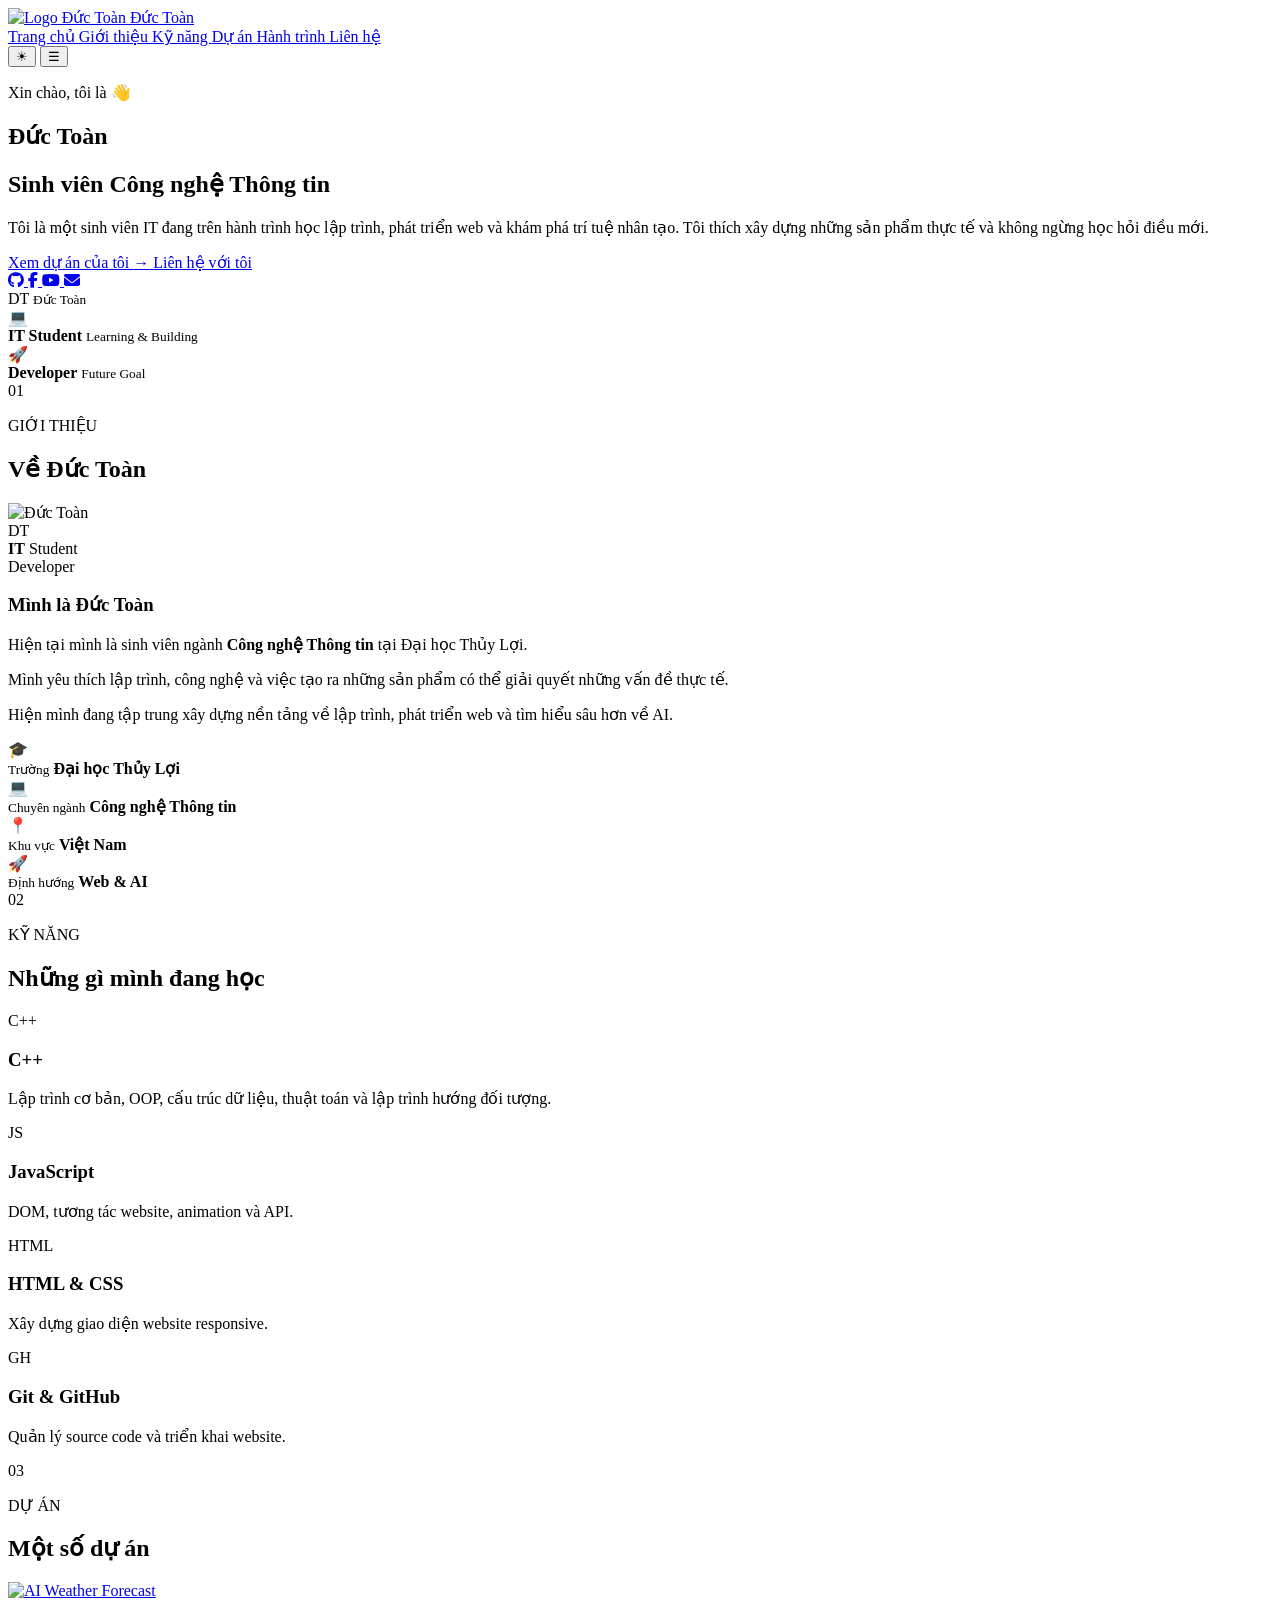
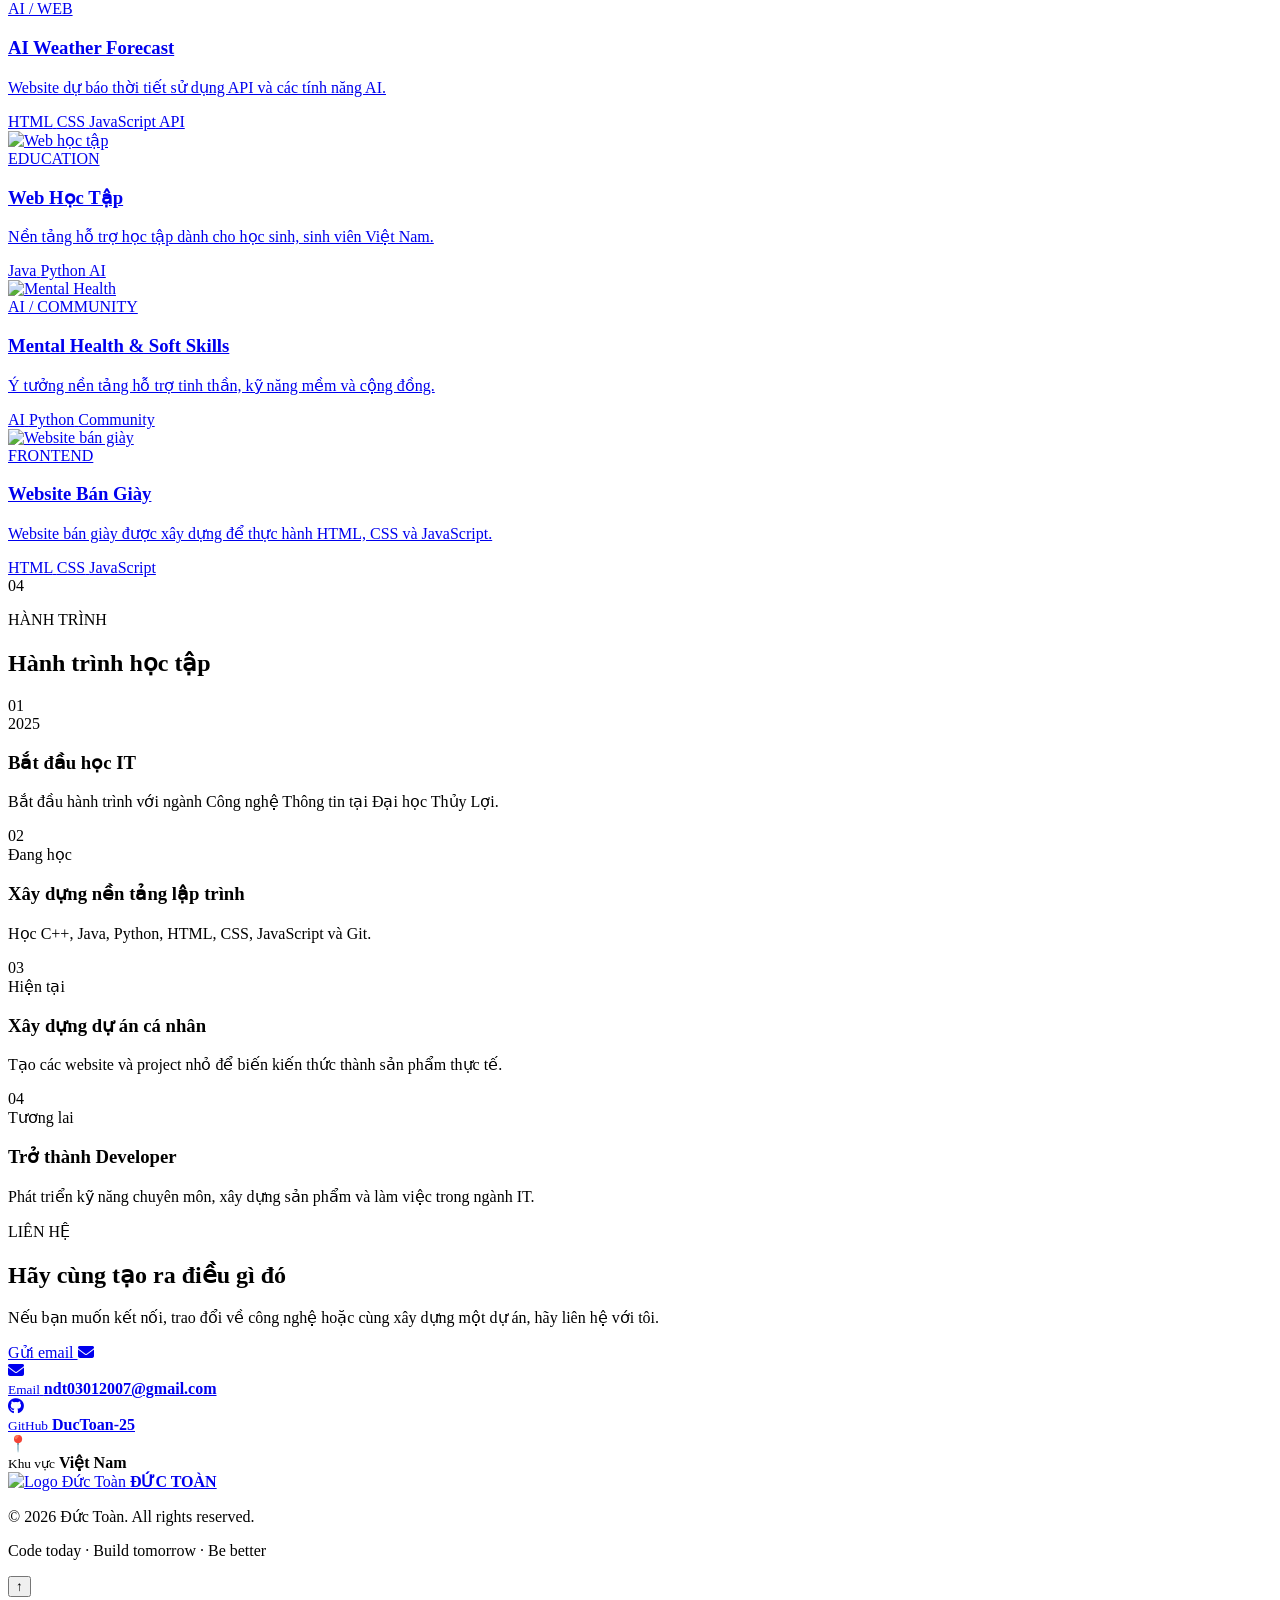
==== index.html @ e4cd3840 "cap nhat obfuscate" ====
<!DOCTYPE html>
<html lang="vi">
<head>
    <meta charset="UTF-8">

    <meta name="viewport"
          content="width=device-width, initial-scale=1.0">

    <meta name="description"
          content="Portfolio cá nhân của Đức Toàn - Sinh viên Công nghệ Thông tin">

    <title>Đức Toàn</title>

    <link rel="icon" type="image/png" href="image/logo1.png">

    <link rel="stylesheet" href="style.css">
    <link rel="stylesheet"
      href="https://cdnjs.cloudflare.com/ajax/libs/font-awesome/6.5.2/css/all.min.css">
    <link rel="preconnect" href="https://fonts.googleapis.com">
    <link rel="preconnect" href="https://fonts.gstatic.com" crossorigin>

    <link href="https://fonts.googleapis.com/css2?family=Be+Vietnam+Pro:wght@300;400;500;600;700;800&display=swap"
          rel="stylesheet">
</head>

<body>

<!-- ================= HEADER ================= -->

<header class="header" id="header">

    <div class="container nav-container">

        <a href="#home" class="logo">
            <img src="image/logo.jpg" alt="Logo Đức Toàn">
            <span>Đức Toàn</span>
        </a>

        <nav class="navbar" id="navbar">

            <a href="#home" class="nav-link active">
                Trang chủ
            </a>

            <a href="#about" class="nav-link">
                Giới thiệu
            </a>

            <a href="#skills" class="nav-link">
                Kỹ năng
            </a>

            <a href="#projects" class="nav-link">
                Dự án
            </a>

            <a href="#journey" class="nav-link">
                Hành trình
            </a>

            <a href="#contact" class="nav-link">
                Liên hệ
            </a>
        </nav>

        <div class="header-actions">

            <button class="theme-toggle"
                    id="themeToggle"
                    aria-label="Đổi giao diện">

                <span id="themeIcon">☾</span>

            </button>

            <button class="menu-toggle"
                    id="menuToggle"
                    aria-label="Mở menu">

                ☰

            </button>

        </div>

    </div>

</header>


<!-- ================= MAIN ================= -->

<main>


<!-- ================= HERO ================= -->

<section class="hero section" id="home">

    <div class="hero-background"></div>

    <div class="container hero-container">

        <div class="hero-content reveal">

            <p class="hero-greeting">
                Xin chào, tôi là <span>👋</span>
            </p>

            <h1>
                Đức <span>Toàn</span>
            </h1>

            <h2>
                Sinh viên Công nghệ Thông tin
            </h2>

            <p class="hero-description">
                Tôi là một sinh viên IT đang trên hành trình
                học lập trình, phát triển web và khám phá trí tuệ nhân tạo.
                Tôi thích xây dựng những sản phẩm thực tế
                và không ngừng học hỏi điều mới.
            </p>

            <div class="hero-buttons">

                <a href="#projects" class="btn btn-primary">
                    Xem dự án của tôi
                    <span>→</span>
                </a>

                <a href="#contact" class="btn btn-outline">
                    Liên hệ với tôi
                </a>

            </div>

            <div class="social-links">

                <a href="https://github.com/DucToan-25"
                    target="_blank" aria-label="GitHub">
                    <i class="fa-brands fa-github"></i>
                </a>

                <a href="https://www.facebook.com/toan07nd?locale=vi_VN"
                    target="_blank" aria-label="Facebook">
                    <i class="fa-brands fa-facebook-f"></i>
                </a>

                <a href="https://www.youtube.com/@nd.t07"
                    target="_blank" aria-label="YouTube">
                    <i class="fa-brands fa-youtube"></i>
                </a>

                <a href="email.html" aria-label="Email">
                    <i class="fa-solid fa-envelope"></i>
                </a>

            </div>

        </div>


        <!-- HERO IMAGE -->

        <div class="hero-image reveal">

            <div class="image-glow"></div>

            <div class="portrait-card">

                <!--
                    THAY ẢNH:
                    Đặt ảnh của bạn vào thư mục images
                    và đặt tên là avatar.jpg
                -->

                <img src="image/avatar.jpg"
                     alt="Ảnh đại diện Đức Toàn"
                     onerror="this.style.display='none'; this.parentElement.classList.add('no-image');">

                <div class="image-placeholder">
                    <span>DT</span>
                    <small>Đức Toàn</small>
                </div>

            </div>

            <div class="floating-card floating-card-one">
                <span>💻</span>
                <div>
                    <strong>IT Student</strong>
                    <small>Learning & Building</small>
                </div>
            </div>

            <div class="floating-card floating-card-two">
                <span>🚀</span>
                <div>
                    <strong>Developer</strong>
                    <small>Future Goal</small>
                </div>
            </div>

        </div>

    </div>

</section>


<!-- ================= ABOUT ================= -->

<section class="section about" id="about">

    <div class="container">

        <div class="section-heading reveal">

            <span class="section-number">01</span>

            <div>
                <p class="section-label">GIỚI THIỆU</p>
                <h2>Về <span>Đức Toàn</span></h2>
            </div>

        </div>


        <div class="about-grid">

            <div class="about-image reveal">

    <div class="about-photo">

        <img src="image/avatar1.jpg" alt="Đức Toàn">

        <div class="about-photo-placeholder">
            DT
        </div>

    </div>

    <div class="experience-badge-float">

        <div class="experience-badge">

            <strong>IT</strong>

            <span>
                Student<br>
                Developer
            </span>

        </div>

    </div>

</div>


            <div class="about-content reveal">

                <h3>
                    Mình là <span>Đức Toàn</span>
                </h3>

                <p>
                    Hiện tại mình là sinh viên ngành
                    <strong>Công nghệ Thông tin</strong>
                    tại Đại học Thủy Lợi.
                </p>

                <p>
                    Mình yêu thích lập trình, công nghệ và
                    việc tạo ra những sản phẩm có thể giải quyết
                    những vấn đề thực tế.
                </p>

                <p>
                    Hiện mình đang tập trung xây dựng nền tảng
                    về lập trình, phát triển web và tìm hiểu
                    sâu hơn về AI.
                </p>


                <div class="about-info">

                    <div>
                        <span>🎓</span>
                        <div>
                            <small>Trường</small>
                            <strong>Đại học Thủy Lợi</strong>
                        </div>
                    </div>

                    <div>
                        <span>💻</span>
                        <div>
                            <small>Chuyên ngành</small>
                            <strong>Công nghệ Thông tin</strong>
                        </div>
                    </div>

                    <div>
                        <span>📍</span>
                        <div>
                            <small>Khu vực</small>
                            <strong>Việt Nam</strong>
                        </div>
                    </div>

                    <div>
                        <span>🚀</span>
                        <div>
                            <small>Định hướng</small>
                            <strong>Web & AI</strong>
                        </div>
                    </div>

                </div>

            </div>

        </div>

    </div>

</section>


<!-- ================= SKILLS ================= -->

<section class="section skills" id="skills">

    <div class="container">

        <div class="section-heading reveal">

            <span class="section-number">02</span>

            <div>
                <p class="section-label">KỸ NĂNG</p>
                <h2>Những gì mình <span>đang học</span></h2>
            </div>

        </div>


        <div class="skills-grid">


            <div class="skill-card reveal">

                <div class="skill-icon cpp">C++</div>

                <div>
                    <h3>C++</h3>
                    <p>
                        Lập trình cơ bản, OOP,
                        cấu trúc dữ liệu, thuật toán và
                        lập trình hướng đối tượng.
                    </p>
                </div>

                <div class="skill-level">
                    <span style="width: 45%"></span>
                </div>

            </div>

            <div class="skill-card reveal">

                <div class="skill-icon js">JS</div>

                <div>
                    <h3>JavaScript</h3>
                    <p>
                        DOM, tương tác website,
                        animation và API.
                    </p>
                </div>

                <div class="skill-level">
                    <span style="width: 0%"></span>
                </div>

            </div>

            <div class="skill-card reveal">

                <div class="skill-icon html">HTML</div>

                <div>
                    <h3>HTML & CSS</h3>
                    <p>
                        Xây dựng giao diện website
                        responsive.
                    </p>
                </div>

                <div class="skill-level">
                    <span style="width: 10%"></span>
                </div>

            </div>

            <div class="skill-card reveal">

                <div class="skill-icon git">GH</div>

                <div>
                    <h3>Git & GitHub</h3>
                    <p>
                        Quản lý source code và
                        triển khai website.
                    </p>
                </div>

                <div class="skill-level">
                    <span style="width: 10%"></span>
                </div>

            </div>

        </div>

    </div>

</section>


<!-- ================= PROJECTS ================= -->

<section class="section projects" id="projects">

    <div class="container">

        <div class="section-heading reveal">

            <span class="section-number">03</span>

            <div>
                <p class="section-label">DỰ ÁN</p>
                <h2>Một số <span>dự án</span></h2>
            </div>

        </div>


        <div class="projects-grid">


            <!-- PROJECT 1 -->

            <a href="view/project-status.html" class="project-card reveal">

                <div class="project-image">

                    <img src="image/project.jpg"
                         alt="AI Weather Forecast">
                </div>

                <div class="project-content">

                    <span class="project-category">
                        AI / WEB
                    </span>

                    <h3>
                        AI Weather Forecast
                    </h3>

                    <p>
                        Website dự báo thời tiết sử dụng
                        API và các tính năng AI.
                    </p>

                    <div class="tags">

                        <span>HTML</span>
                        <span>CSS</span>
                        <span>JavaScript</span>
                        <span>API</span>

                    </div>

                </div>

            </a>


            <!-- PROJECT 2 -->

            <a href="view/project-status.html" class="project-card reveal">

                <div class="project-image">

                    <img src="image/project.jpg"
                         alt="Web học tập">
                </div>

                <div class="project-content">

                    <span class="project-category">
                        EDUCATION
                    </span>

                    <h3>
                        Web Học Tập
                    </h3>

                    <p>
                        Nền tảng hỗ trợ học tập dành cho
                        học sinh, sinh viên Việt Nam.
                    </p>

                    <div class="tags">

                        <span>Java</span>
                        <span>Python</span>
                        <span>AI</span>

                    </div>

                </div>

            </a>


            <!-- PROJECT 3 -->

            <a href="view/project-status.html" class="project-card reveal">

                <div class="project-image">

                    <img src="image/project.jpg"
                         alt="Mental Health">
                </div>

                <div class="project-content">

                    <span class="project-category">
                        AI / COMMUNITY
                    </span>

                    <h3>
                        Mental Health & Soft Skills
                    </h3>

                    <p>
                        Ý tưởng nền tảng hỗ trợ tinh thần,
                        kỹ năng mềm và cộng đồng.
                    </p>

                    <div class="tags">

                        <span>AI</span>
                        <span>Python</span>
                        <span>Community</span>

                    </div>

                </div>

            </a>


            <!-- PROJECT 4 -->

            <a href="view/project-status.html" class="project-card reveal">

                <div class="project-image">

                    <img src="image/project.jpg"
                         alt="Website bán giày">
                </div>

                <div class="project-content">

                    <span class="project-category">
                        FRONTEND
                    </span>

                    <h3>
                        Website Bán Giày
                    </h3>

                    <p>
                        Website bán giày được xây dựng
                        để thực hành HTML, CSS và JavaScript.
                    </p>

                    <div class="tags">

                        <span>HTML</span>
                        <span>CSS</span>
                        <span>JavaScript</span>

                    </div>

                </div>

            </a>

        </div>

    </div>

</section>


<!-- ================= JOURNEY ================= -->

<section class="section journey" id="journey">

    <div class="container">

        <div class="section-heading reveal">

            <span class="section-number">04</span>

            <div>
                <p class="section-label">HÀNH TRÌNH</p>
                <h2>Hành trình <span>học tập</span></h2>
            </div>

        </div>


        <div class="timeline">


            <div class="timeline-item reveal">

                <div class="timeline-dot">
                    01
                </div>

                <div class="timeline-content">

                    <span>2025</span>

                    <h3>
                        Bắt đầu học IT
                    </h3>

                    <p>
                        Bắt đầu hành trình với ngành
                        Công nghệ Thông tin tại Đại học Thủy Lợi.
                    </p>

                </div>

            </div>


            <div class="timeline-item reveal">

                <div class="timeline-dot">
                    02
                </div>

                <div class="timeline-content">

                    <span>Đang học</span>

                    <h3>
                        Xây dựng nền tảng lập trình
                    </h3>

                    <p>
                        Học C++, Java, Python,
                        HTML, CSS, JavaScript và Git.
                    </p>

                </div>

            </div>


            <div class="timeline-item reveal">

                <div class="timeline-dot">
                    03
                </div>

                <div class="timeline-content">

                    <span>Hiện tại</span>

                    <h3>
                        Xây dựng dự án cá nhân
                    </h3>

                    <p>
                        Tạo các website và project nhỏ
                        để biến kiến thức thành sản phẩm thực tế.
                    </p>

                </div>

            </div>


            <div class="timeline-item reveal">

                <div class="timeline-dot">
                    04
                </div>

                <div class="timeline-content">

                    <span>Tương lai</span>

                    <h3>
                        Trở thành Developer
                    </h3>

                    <p>
                        Phát triển kỹ năng chuyên môn,
                        xây dựng sản phẩm và làm việc trong ngành IT.
                    </p>

                </div>

            </div>

        </div>

    </div>

</section>


<!-- ================= CONTACT ================= -->

<section class="section contact" id="contact">

    <div class="container">

        <div class="contact-box reveal">

            <div class="contact-content">

                <p class="section-label">
                    LIÊN HỆ
                </p>

                <h2>
                    Hãy cùng tạo ra
                    <span>điều gì đó</span>
                </h2>

                <p>
                    Nếu bạn muốn kết nối, trao đổi về công nghệ
                    hoặc cùng xây dựng một dự án, hãy liên hệ với tôi.
                </p>

                <a href="view/email.html" class="btn btn-primary">
                    Gửi email
                    <i class="fa-solid fa-envelope"></i>
                </a>

            </div>


            <div class="contact-info">

                <a href="mailto:ductoancontact@gmail.com"
                   class="contact-item">

                    <i class="fa-solid fa-envelope"></i>

                    <div>
                        <small>Email</small>
                        <strong>
                            ndt03012007@gmail.com
                        </strong>
                    </div>

                </a>


                <a href="https://github.com/DucToan-25"
                   target="_blank"
                   class="contact-item">

                    <i class="fa-brands fa-github"></i>

                    <div>
                        <small>GitHub</small>
                        <strong>
                            DucToan-25
                        </strong>
                    </div>

                </a>


                <div class="contact-item">

                    <span class="contact-icon">
                        📍
                    </span>

                    <div>
                        <small>Khu vực</small>
                        <strong>
                            Việt Nam
                        </strong>
                    </div>

                </div>

            </div>

        </div>

    </div>

</section>

</main>


<!-- ================= FOOTER ================= -->

<footer class="footer">

    <div class="container footer-container">

        <div class="footer-logo">
            <a href="#home" class="logo">
                <img src="image/logo.jpg" alt="Logo Đức Toàn">
            </a>
            <strong>
                <a href="yeu/love.html">
                    ĐỨC TOÀN
                </a>
            </strong>
        </div>

        <p>
            © <span id="currentYear"></span>
            Đức Toàn. All rights reserved.
        </p>

        <p class="footer-code">
            Code today · Build tomorrow · Be better
        </p>

    </div>

</footer>


<!-- BACK TO TOP -->

<button id="backToTop"
        class="back-to-top"
        aria-label="Lên đầu trang">

    ↑

</button>


<script src="main-obfuscated.js"></script>

</body>
</html>
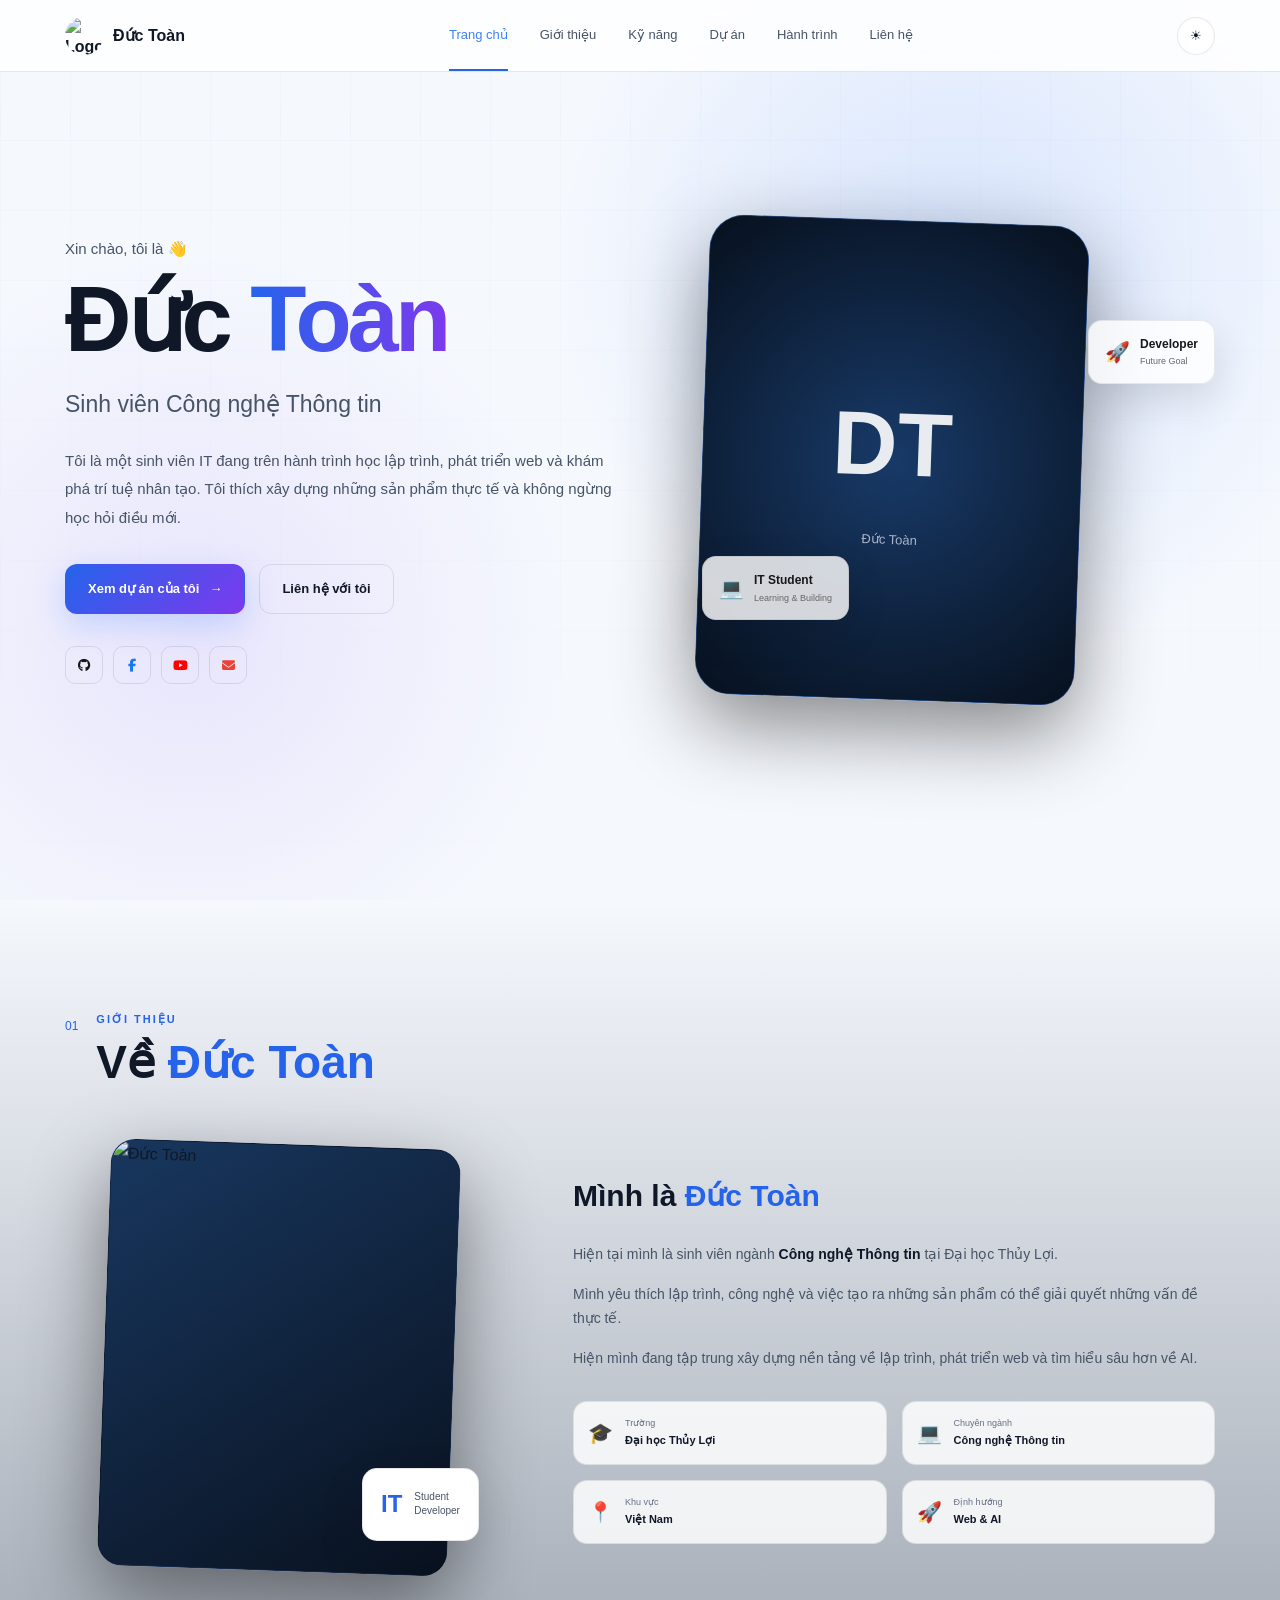
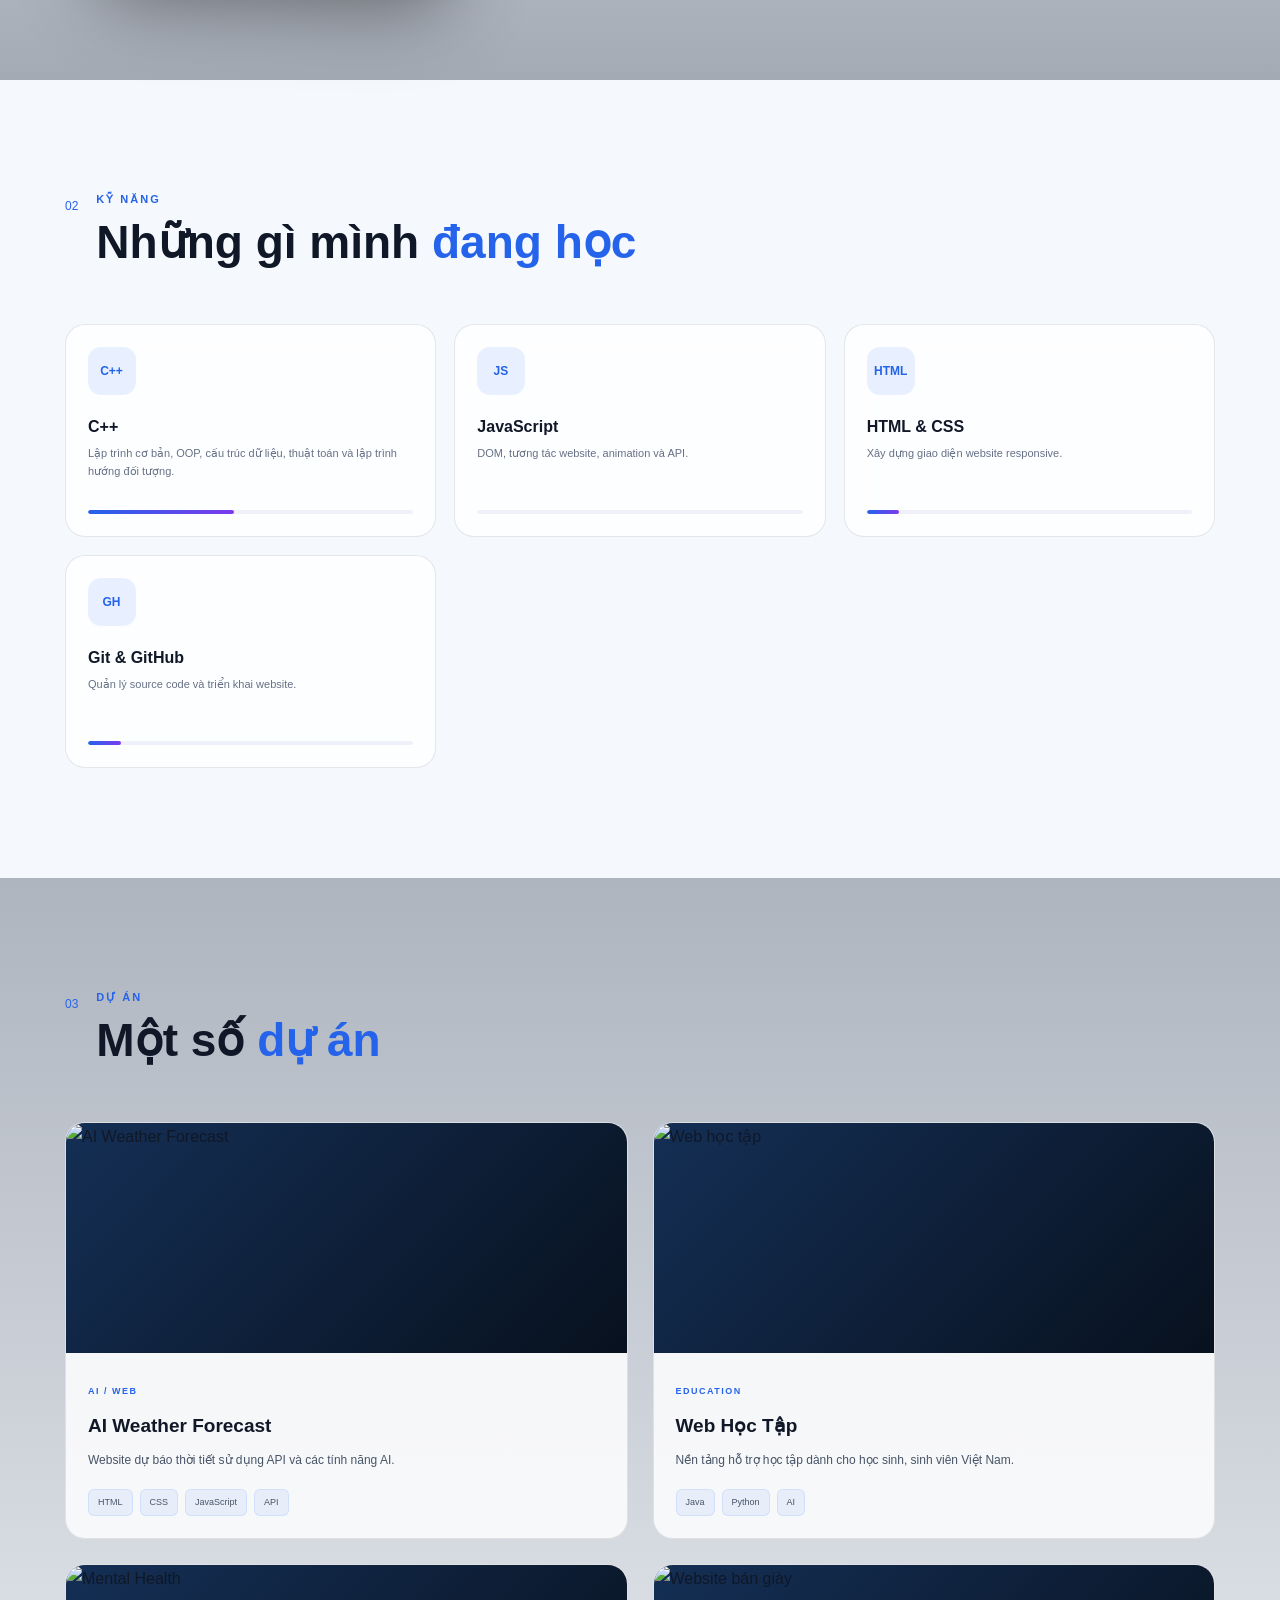
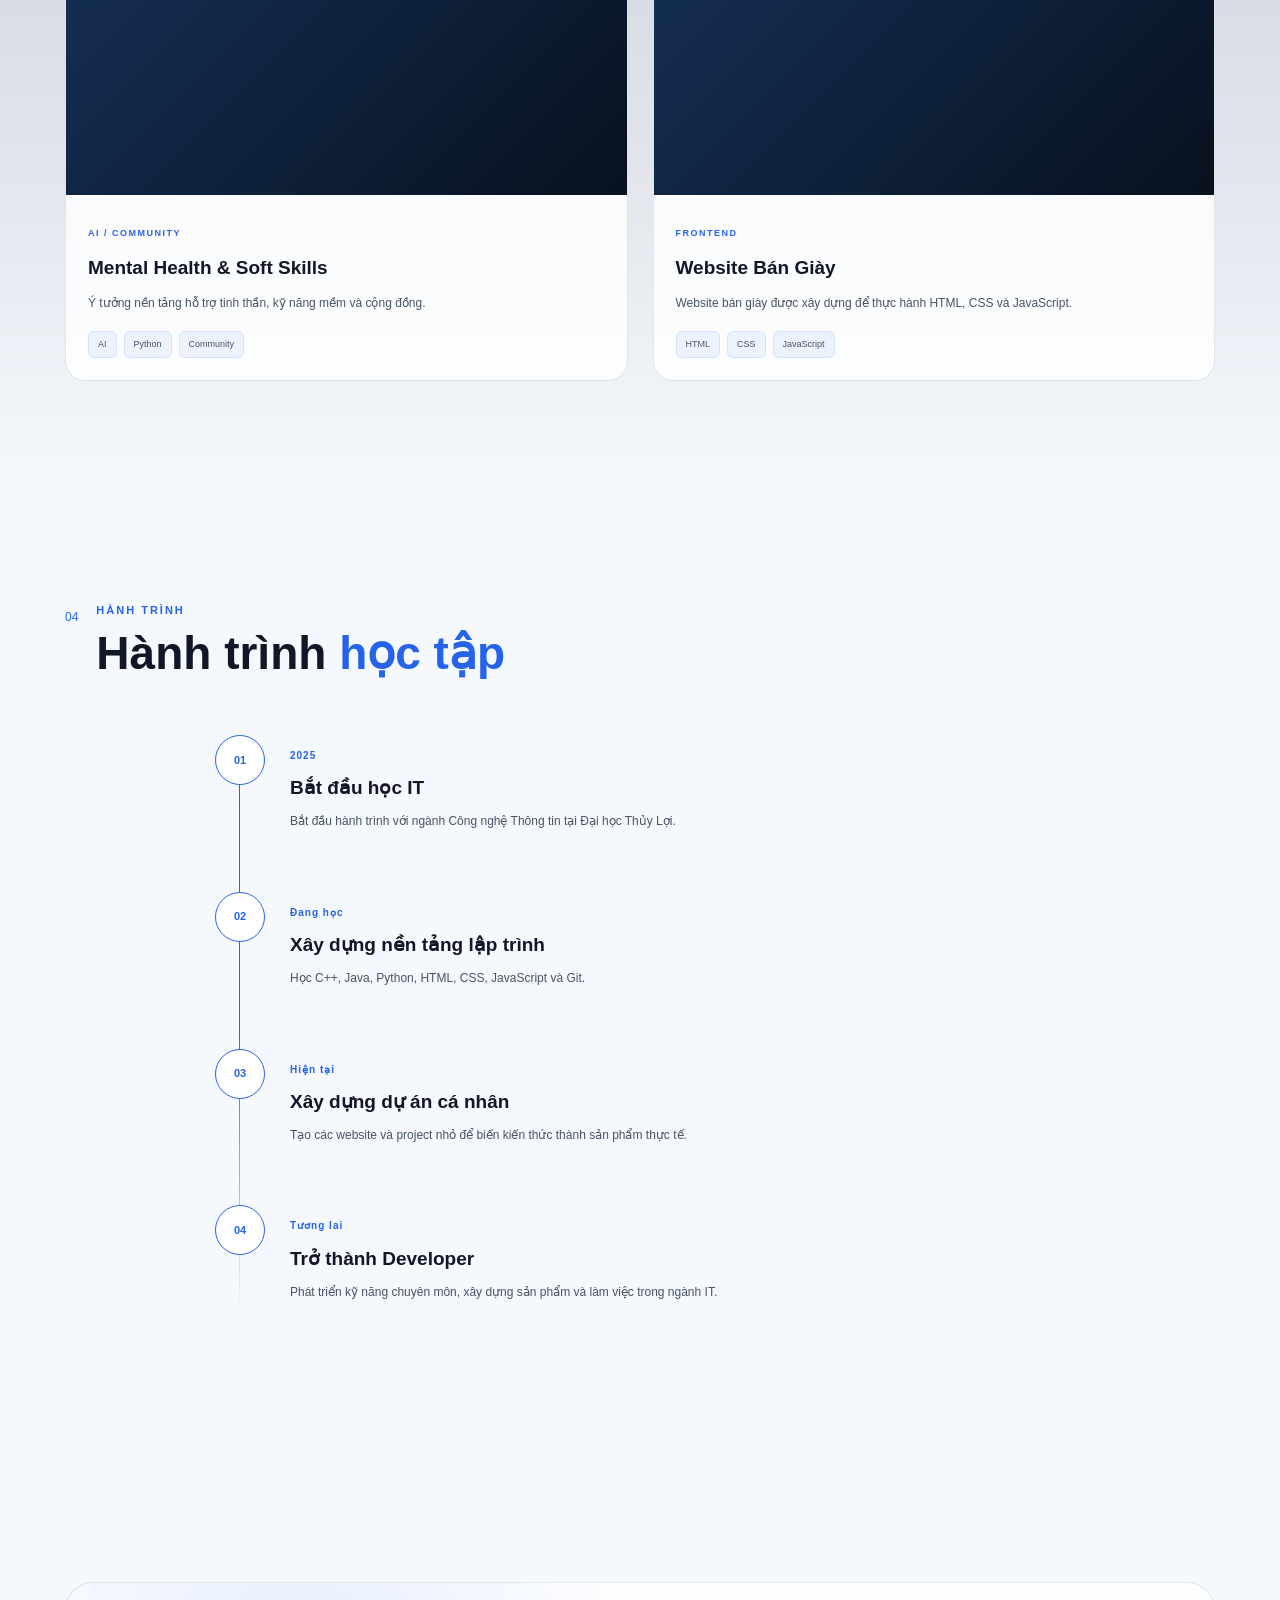
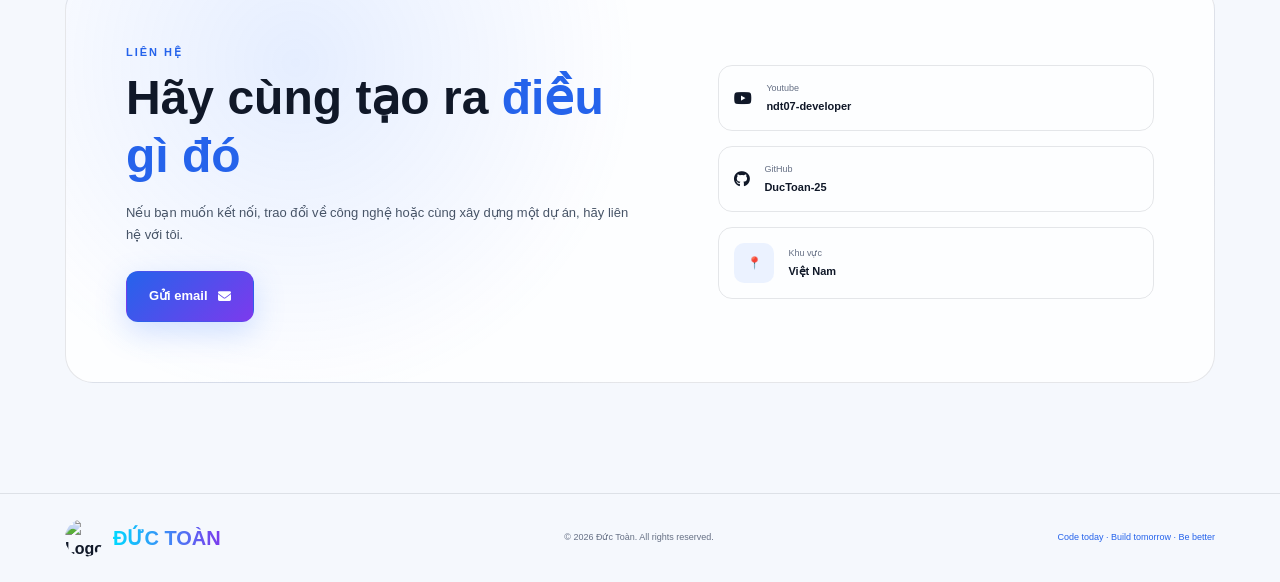
==== commit 522f8426: "Hoàn thiện" ====
--- a/index.html
+++ b/index.html
@@ -13,7 +13,11 @@
 
     <link rel="icon" type="image/png" href="image/logo1.png">
 
-    <link rel="stylesheet" href="style.css">
+    <link rel="stylesheet" href="css/main.css">
+    <link rel="stylesheet" href="css/responsive.css">
+    <link rel="stylesheet" href="css/components.css">
+    <link rel="stylesheet" href="css/status.css">
+
     <link rel="stylesheet"
       href="https://cdnjs.cloudflare.com/ajax/libs/font-awesome/6.5.2/css/all.min.css">
     <link rel="preconnect" href="https://fonts.googleapis.com">
@@ -147,12 +151,12 @@
                     <i class="fa-brands fa-facebook-f"></i>
                 </a>
 
-                <a href="https://www.youtube.com/@nd.t07"
+                <a href="https://www.youtube.com/@ndt07-developer"
                     target="_blank" aria-label="YouTube">
                     <i class="fa-brands fa-youtube"></i>
                 </a>
 
-                <a href="email.html" aria-label="Email">
+                <a href="../view/email.html" aria-label="Email">
                     <i class="fa-solid fa-envelope"></i>
                 </a>
 
@@ -767,15 +771,16 @@
 
             <div class="contact-info">
 
-                <a href="mailto:ductoancontact@gmail.com"
+                <a href="https://www.youtube.com/@nd.t07"
+                   target="_blank"
                    class="contact-item">
 
-                    <i class="fa-solid fa-envelope"></i>
+                    <i class="fa-brands fa-youtube"></i>
 
                     <div>
-                        <small>Email</small>
+                        <small>Youtube</small>
                         <strong>
-                            ndt03012007@gmail.com
+                            ndt07-developer
                         </strong>
                     </div>
 
@@ -835,9 +840,9 @@
                 <img src="image/logo.jpg" alt="Logo Đức Toàn">
             </a>
             <strong>
-                <a href="yeu/love.html">
-                    ĐỨC TOÀN
-                </a>
+                    <a href="yeu/love.html">
+                        ĐỨC TOÀN
+                    </a>
             </strong>
         </div>
 
@@ -866,7 +871,7 @@
 </button>
 
 
-<script src="main-obfuscated.js"></script>
+<script src="js/main-obfuscated.js"></script>
 
 </body>
 </html>
--- a/css/main.css
+++ b/css/main.css
@@ -0,0 +1,176 @@
+/* ==================================================
+   ĐỨC TOÀN PORTFOLIO
+   MAIN STYLESHEET
+================================================== */
+
+/* ================= ROOT ================= */
+:root {
+    --bg: #050b16;
+    --bg-secondary: #081221;
+    --card: rgba(13, 27, 48, 0.72);
+    --card-solid: #0d1b30;
+    --text: #f4f7ff;
+    --text-secondary: #aab7cb;
+    --text-muted: #718096;
+    --primary: #4f8cff;
+    --primary-light: #69a0ff;
+    --secondary: #8b5cf6;
+    --border: rgba(120, 160, 220, 0.16);
+    --shadow: 0 20px 60px rgba(0, 0, 0, 0.35);
+    --radius: 20px;
+    --header-height: 72px;
+    --transition: 0.3s ease;
+}
+
+/* ================= LIGHT MODE ================= */
+body.light {
+    --bg: #f5f8fd;
+    --bg-secondary: #ffffff;
+    --card: rgba(255, 255, 255, 0.82);
+    --card-solid: #ffffff;
+    --text: #101828;
+    --text-secondary: #475467;
+    --text-muted: #667085;
+    --primary: #2563eb;
+    --primary-light: #3b82f6;
+    --secondary: #7c3aed;
+    --border: rgba(15, 23, 42, 0.1);
+    --shadow: 0 20px 50px rgba(15, 23, 42, 0.1);
+}
+
+/* ================= RESET ================= */
+* { margin: 0; padding: 0; box-sizing: border-box; }
+
+html { scroll-behavior: smooth; }
+
+body {
+    font-family: "Be Vietnam Pro", sans-serif;
+    background: var(--bg);
+    color: var(--text);
+    line-height: 1.7;
+    overflow-x: hidden;
+    transition: background var(--transition), color var(--transition);
+}
+
+a { color: inherit; text-decoration: none; }
+button { font-family: inherit; }
+img { max-width: 100%; display: block; }
+
+/* ================= CONTAINER ================= */
+.container {
+    width: min(1150px, calc(100% - 40px));
+    margin: auto;
+}
+
+/* ================= SECTION ================= */
+.section {
+    padding: 110px 0;
+    position: relative;
+}
+
+/* ================= HEADER ================= */
+.header {
+    position: fixed;
+    top: 0;
+    left: 0;
+    width: 100%;
+    height: var(--header-height);
+    z-index: 1000;
+    background: rgba(5, 11, 22, 0.78);
+    backdrop-filter: blur(20px);
+    border-bottom: 1px solid var(--border);
+    transition: background var(--transition);
+}
+
+body.light .header {
+    background: rgba(255, 255, 255, 0.82);
+}
+
+.nav-container {
+    height: 100%;
+    display: flex;
+    align-items: center;
+    justify-content: space-between;
+}
+
+/* LOGO */
+.logo {
+    display: flex;
+    align-items: center;
+    gap: 10px;
+    font-weight: 700;
+    font-size: 16px;
+}
+
+/* NAV */
+.navbar {
+    display: flex;
+    align-items: center;
+    gap: 32px;
+    height: 100%;
+}
+
+.nav-link {
+    position: relative;
+    height: 100%;
+    display: flex;
+    align-items: center;
+    color: var(--text-secondary);
+    font-size: 13px;
+    font-weight: 500;
+    transition: color var(--transition);
+}
+
+.nav-link:hover,
+.nav-link.active {
+    color: var(--primary-light);
+}
+
+.nav-link::after {
+    content: "";
+    position: absolute;
+    bottom: 0;
+    left: 0;
+    width: 0;
+    height: 2px;
+    background: var(--primary);
+    transition: width var(--transition);
+}
+
+.nav-link.active::after,
+.nav-link:hover::after {
+    width: 100%;
+}
+
+/* HEADER ACTIONS */
+.header-actions {
+    display: flex;
+    align-items: center;
+    gap: 10px;
+}
+
+.theme-toggle,
+.menu-toggle {
+    width: 38px;
+    height: 38px;
+    border: 1px solid var(--border);
+    background: var(--card);
+    color: var(--text);
+    border-radius: 50%;
+    cursor: pointer;
+    display: grid;
+    place-items: center;
+    transition: var(--transition);
+}
+
+.theme-toggle:hover,
+.menu-toggle:hover {
+    border-color: var(--primary);
+    transform: translateY(-2px);
+}
+
+.menu-toggle {
+    display: none;
+    border-radius: 10px;
+    font-size: 18px;
+}
--- a/css/responsive.css
+++ b/css/responsive.css
@@ -0,0 +1,183 @@
+/* ================= RESPONSIVE ================= */
+
+@media (max-width: 900px) {
+    .navbar {
+        gap: 18px;
+    }
+
+    .hero-container {
+        grid-template-columns: 1fr;
+        text-align: center;
+        gap: 50px;
+    }
+
+    .hero-description {
+        margin-left: auto;
+        margin-right: auto;
+    }
+
+    .hero-buttons,
+    .social-links {
+        justify-content: center;
+    }
+
+    .hero-image {
+        min-height: 450px;
+    }
+
+    .about-grid {
+        grid-template-columns: 1fr;
+        gap: 50px;
+    }
+
+    .about-content {
+        text-align: center;
+    }
+
+    .about-info {
+        text-align: left;
+    }
+
+    .skills-grid {
+        grid-template-columns: repeat(2, 1fr);
+    }
+
+    .contact-box {
+        grid-template-columns: 1fr;
+        gap: 40px;
+    }
+}
+
+@media (max-width: 700px) {
+    .container {
+        width: min(100% - 28px, 1150px);
+    }
+
+    .section {
+        padding: 80px 0;
+    }
+
+    /* MOBILE NAV */
+    .navbar {
+        position: fixed;
+        top: var(--header-height);
+        left: 14px;
+        right: 14px;
+        height: auto;
+        padding: 15px;
+        flex-direction: column;
+        align-items: stretch;
+        gap: 5px;
+        background: rgba(8,18,34,.96);
+        backdrop-filter: blur(20px);
+        border: 1px solid var(--border);
+        border-radius: 15px;
+        transform: translateY(-20px);
+        opacity: 0;
+        visibility: hidden;
+        transition: var(--transition);
+    }
+
+    body.light .navbar {
+        background: rgba(255,255,255,.96);
+    }
+
+    .navbar.open {
+        transform: translateY(0);
+        opacity: 1;
+        visibility: visible;
+    }
+
+    .nav-link {
+        height: 45px;
+        padding: 0 15px;
+        border-radius: 8px;
+    }
+
+    .nav-link::after {
+        display: none;
+    }
+
+    .nav-link.active {
+        background: rgba(79,140,255,.1);
+    }
+
+    .menu-toggle {
+        display: grid;
+    }
+
+    /* HERO */
+    .hero {
+        padding-top: 120px;
+    }
+
+    .hero h1 {
+        font-size: 55px;
+        letter-spacing: -3px;
+    }
+
+    .hero h2 {
+        font-size: 18px;
+    }
+
+    .hero-description {
+        font-size: 13px;
+    }
+
+    .portrait-card {
+        height: 400px;
+    }
+
+    .floating-card-one {
+        left: 5px;
+    }
+
+    .floating-card-two {
+        right: 5px;
+    }
+
+    /* ABOUT */
+    .about-info {
+        grid-template-columns: 1fr;
+    }
+
+    /* SKILLS */
+    .skills-grid {
+        grid-template-columns: 1fr;
+    }
+
+    /* PROJECTS */
+    .projects-grid {
+        grid-template-columns: 1fr;
+    }
+
+    .project-image {
+        height: 210px;
+    }
+
+    /* CONTACT */
+    .contact-box {
+        padding: 30px 22px;
+    }
+
+    /* FOOTER */
+    .footer-container {
+        flex-direction: column;
+        text-align: center;
+    }
+}
+
+/* SMALL PHONE */
+@media (max-width: 400px) {
+    .hero h1 {
+        font-size: 48px;
+    }
+
+    .portrait-card {
+        height: 350px;
+    }
+
+    .floating-card {
+        transform: scale(.85);
+    }
+}
--- a/css/components.css
+++ b/css/components.css
@@ -0,0 +1,900 @@
+/* ================= HERO ================= */
+.hero {
+    min-height: 100vh;
+    display: flex;
+    align-items: center;
+    padding-top: 130px;
+    overflow: hidden;
+}
+
+.hero-background {
+    position: absolute;
+    inset: 0;
+    background:
+        radial-gradient(circle at 75% 30%, rgba(79, 140, 255, 0.18), transparent 35%),
+        radial-gradient(circle at 15% 70%, rgba(139, 92, 246, 0.12), transparent 30%);
+    pointer-events: none;
+}
+
+.hero::before {
+    content: "";
+    position: absolute;
+    inset: 0;
+    background-image:
+        linear-gradient(rgba(100, 150, 220, 0.04) 1px, transparent 1px),
+        linear-gradient(90deg, rgba(100, 150, 220, 0.04) 1px, transparent 1px);
+    background-size: 70px 70px;
+    mask-image: linear-gradient(to bottom, black, transparent);
+    pointer-events: none;
+}
+
+.hero-container {
+    display: grid;
+    grid-template-columns: 1.05fr 0.95fr;
+    gap: 70px;
+    align-items: center;
+    position: relative;
+    z-index: 2;
+}
+
+/* HERO TEXT */
+.hero-greeting {
+    color: var(--text-secondary);
+    font-size: 15px;
+    margin-bottom: 12px;
+}
+
+.hero-greeting span {
+    display: inline-block;
+    animation: wave 2s infinite;
+}
+
+@keyframes wave {
+    0%, 100% { transform: rotate(0); }
+    50% { transform: rotate(15deg); }
+}
+
+.hero h1 {
+    font-size: clamp(60px, 8vw, 92px);
+    line-height: 1;
+    letter-spacing: -4px;
+    margin-bottom: 20px;
+    font-weight: 800;
+}
+
+.hero h1 span {
+    background: linear-gradient(90deg, var(--primary), var(--secondary));
+    -webkit-background-clip: text;
+    background-clip: text;
+    color: transparent;
+}
+
+.hero h2 {
+    font-size: 23px;
+    font-weight: 500;
+    color: var(--text-secondary);
+    margin-bottom: 22px;
+}
+
+.hero-description {
+    max-width: 570px;
+    color: var(--text-secondary);
+    font-size: 15px;
+    line-height: 1.9;
+    margin-bottom: 32px;
+}
+
+/* BUTTONS */
+.hero-buttons {
+    display: flex;
+    gap: 14px;
+    flex-wrap: wrap;
+    margin-bottom: 32px;
+}
+
+.btn {
+    display: inline-flex;
+    align-items: center;
+    justify-content: center;
+    gap: 10px;
+    padding: 13px 22px;
+    border-radius: 12px;
+    font-size: 13px;
+    font-weight: 600;
+    border: 1px solid transparent;
+    cursor: pointer;
+    transition: var(--transition);
+}
+
+.btn-primary {
+    color: white;
+    background: linear-gradient(135deg, var(--primary), var(--secondary));
+    box-shadow: 0 10px 30px rgba(79, 140, 255, 0.25);
+}
+
+.btn-primary:hover {
+    transform: translateY(-3px);
+    box-shadow: 0 15px 40px rgba(79, 140, 255, 0.35);
+}
+
+.btn-outline {
+    border-color: var(--border);
+    color: var(--text);
+}
+
+.btn-outline:hover {
+    border-color: var(--primary);
+    color: var(--primary);
+    transform: translateY(-3px);
+}
+
+/* SOCIAL */
+.social-links {
+    display: flex;
+    gap: 10px;
+}
+
+.social-links a {
+    width: 38px;
+    height: 38px;
+    display: grid;
+    place-items: center;
+    border: 1px solid var(--border);
+    border-radius: 10px;
+    color: var(--text-secondary);
+    font-size: 13px;
+    transition: var(--transition);
+}
+
+.social-links a:hover {
+    color: white;
+    border-color: var(--primary);
+    background: var(--primary);
+    transform: translateY(-3px);
+}
+
+/* ================= HERO IMAGE ================= */
+.portrait-card {
+    width: min(380px, 85%);
+    height: 480px;
+    position: relative;
+    overflow: hidden;
+    border-radius: 35px;
+    border: 1px solid rgba(100, 160, 255, 0.35);
+    background: linear-gradient(145deg, #122b50, #08111f);
+    box-shadow: 0 30px 80px rgba(0, 0, 0, 0.45);
+    transform: rotate(2deg);
+    transition: transform 0.5s ease, box-shadow 0.5s ease;
+}
+
+.about-photo {
+    position: relative;
+    overflow: hidden;
+    border-radius: 25px;
+    border: 1px solid var(--border);
+    background: linear-gradient(145deg, #18375f, #09111e);
+    box-shadow: 0 30px 80px rgba(0, 0, 0, 0.45);
+    transform: rotate(2deg);
+    transition: transform 0.5s ease, box-shadow 0.5s ease;
+}
+
+.portrait-card::before,
+.about-photo::before {
+    content: "";
+    position: absolute;
+    inset: -2px;
+    background: linear-gradient(120deg, transparent, #00d9ff, #7c3aed, transparent);
+    opacity: 0;
+    transition: opacity 0.4s ease;
+    z-index: 0;
+}
+
+.portrait-card img,
+.about-photo img {
+    position: relative;
+    z-index: 1;
+    width: 100%;
+    height: 100%;
+    object-fit: cover;
+    display: block;
+    transition: transform 0.5s ease, filter 0.5s ease;
+}
+
+.portrait-card:hover,
+.about-photo:hover {
+    transform: rotate(-2deg) translateY(-10px) scale(1.02);
+    box-shadow:
+        0 0 25px rgba(0, 217, 255, 0.45),
+        0 0 60px rgba(124, 58, 237, 0.35),
+        0 25px 70px rgba(0, 0, 0, 0.35);
+}
+
+.portrait-card:hover::before,
+.about-photo:hover::before {
+    opacity: 1;
+}
+
+.portrait-card:hover img,
+.about-photo:hover img {
+    transform: scale(1.08);
+    filter: brightness(1.08) saturate(1.12);
+}
+
+.image-placeholder {
+    position: absolute;
+    inset: 0;
+    display: grid;
+    place-items: center;
+    align-content: center;
+    gap: 8px;
+    background: radial-gradient(circle, #183a68, #07101d);
+    z-index: 0;
+}
+
+.image-placeholder span {
+    font-size: 90px;
+    font-weight: 800;
+    color: rgba(255,255,255,0.9);
+}
+
+.image-placeholder small {
+    color: #aab7cb;
+    font-size: 13px;
+}
+
+.portrait-card:not(.no-image) .image-placeholder {
+    display: none;
+}
+
+.image-glow {
+    position: absolute;
+    width: 320px;
+    height: 320px;
+    background: radial-gradient(circle, rgba(79, 140, 255, 0.3), transparent 70%);
+    filter: blur(30px);
+}
+
+/* FLOATING CARDS */
+.floating-card {
+    position: absolute;
+    display: flex;
+    align-items: center;
+    gap: 10px;
+    padding: 13px 16px;
+    background: rgba(13, 27, 48, 0.82);
+    backdrop-filter: blur(20px);
+    border: 1px solid var(--border);
+    border-radius: 14px;
+    box-shadow: var(--shadow);
+    animation: floating 4s ease-in-out infinite;
+}
+
+.floating-card span { font-size: 20px; }
+
+.floating-card strong {
+    display: block;
+    font-size: 12px;
+}
+
+.floating-card small {
+    display: block;
+    color: var(--text-muted);
+    font-size: 9px;
+}
+
+.floating-card-one {
+    left: 0;
+    bottom: 80px;
+}
+
+.floating-card-two {
+    right: 0;
+    top: 100px;
+    animation-delay: -2s;
+}
+
+@keyframes floating {
+    0%, 100% { transform: translateY(0); }
+    50% { transform: translateY(-12px); }
+}
+
+/* ================= SECTION HEADING ================= */
+.section-heading {
+    display: flex;
+    align-items: flex-start;
+    gap: 18px;
+    margin-bottom: 55px;
+}
+
+.section-number {
+    font-size: 12px;
+    color: var(--primary);
+    padding-top: 6px;
+}
+
+.section-label {
+    color: var(--primary);
+    font-size: 11px;
+    font-weight: 700;
+    letter-spacing: 2px;
+    margin-bottom: 7px;
+}
+
+.section-heading h2 {
+    font-size: clamp(32px, 5vw, 46px);
+    line-height: 1.15;
+}
+
+.section-heading h2 span { color: var(--primary); }
+
+/* ================= ABOUT ================= */
+.about {
+    background: linear-gradient(180deg, transparent, rgba(10, 25, 45, 0.35));
+}
+
+.about-grid {
+    display: grid;
+    grid-template-columns: 0.8fr 1.2fr;
+    gap: 80px;
+    align-items: center;
+}
+
+.about-image {
+    position: relative;
+    width: min(350px, 100%);
+    margin: auto;
+}
+
+.about-photo {
+    aspect-ratio: 0.82;
+}
+
+.about-photo img {
+    width: 100%;
+    height: 100%;
+    object-fit: cover;
+}
+
+.about-photo-placeholder {
+    position: absolute;
+    inset: 0;
+    display: grid;
+    place-items: center;
+    font-size: 70px;
+    font-weight: 800;
+    background: linear-gradient(145deg, #142e52, #07101d);
+    color: rgba(255,255,255,.9);
+}
+
+.about-photo img + .about-photo-placeholder {
+    display: none;
+}
+
+/* ================= EXPERIENCE BADGE ================= */
+.experience-badge-float {
+    position: absolute;
+    right: -25px;
+    bottom: 30px;
+    animation: experienceBadgeFloat 3.5s ease-in-out infinite;
+    will-change: transform;
+}
+
+.experience-badge {
+    display: flex;
+    align-items: center;
+    gap: 12px;
+    padding: 15px 18px;
+    border-radius: 15px;
+    background: var(--card-solid);
+    border: 1px solid var(--border);
+    box-shadow: var(--shadow);
+}
+
+.experience-badge strong {
+    font-size: 24px;
+    color: var(--primary);
+}
+
+.experience-badge span {
+    font-size: 10px;
+    line-height: 1.4;
+    color: var(--text-secondary);
+}
+
+@keyframes experienceBadgeFloat {
+    0% { transform: translateY(0); }
+    50% { transform: translateY(-15px); }
+    100% { transform: translateY(0); }
+}
+
+/* ABOUT CONTENT */
+.about-content h3 {
+    font-size: 30px;
+    margin-bottom: 22px;
+}
+
+.about-content h3 span { color: var(--primary); }
+
+.about-content > p {
+    color: var(--text-secondary);
+    font-size: 14px;
+    margin-bottom: 16px;
+}
+
+.about-content strong { color: var(--text); }
+
+.about-info {
+    display: grid;
+    grid-template-columns: 1fr 1fr;
+    gap: 15px;
+    margin-top: 30px;
+}
+
+.about-info > div {
+    display: flex;
+    align-items: center;
+    gap: 12px;
+    padding: 14px;
+    border: 1px solid var(--border);
+    border-radius: 14px;
+    background: var(--card);
+}
+
+.about-info > div > span { font-size: 20px; }
+
+.about-info small {
+    display: block;
+    color: var(--text-muted);
+    font-size: 9px;
+}
+
+.about-info strong {
+    display: block;
+    font-size: 11px;
+}
+
+/* ================= SKILLS ================= */
+.skills-grid {
+    display: grid;
+    grid-template-columns: repeat(3, 1fr);
+    gap: 18px;
+}
+
+.skill-card {
+    padding: 22px;
+    background: var(--card);
+    border: 1px solid var(--border);
+    border-radius: var(--radius);
+    backdrop-filter: blur(15px);
+    transition: var(--transition);
+}
+
+.skill-card:hover {
+    transform: translateY(-6px);
+    border-color: rgba(79, 140, 255, 0.45);
+    box-shadow: 0 15px 40px rgba(0,0,0,.15);
+}
+
+.skill-icon {
+    width: 48px;
+    height: 48px;
+    display: grid;
+    place-items: center;
+    border-radius: 13px;
+    background: rgba(79, 140, 255, 0.12);
+    color: var(--primary);
+    font-weight: 800;
+    font-size: 12px;
+    margin-bottom: 18px;
+}
+
+.skill-card h3 {
+    font-size: 16px;
+    margin-bottom: 5px;
+}
+
+.skill-card p {
+    color: var(--text-muted);
+    font-size: 11px;
+    line-height: 1.6;
+    min-height: 45px;
+}
+
+.skill-level {
+    width: 100%;
+    height: 4px;
+    margin-top: 20px;
+    background: rgba(120,150,200,.12);
+    border-radius: 10px;
+    overflow: hidden;
+}
+
+.skill-level span {
+    display: block;
+    height: 100%;
+    background: linear-gradient(90deg, var(--primary), var(--secondary));
+    border-radius: inherit;
+}
+
+/* ================= PROJECTS ================= */
+.projects {
+    background: linear-gradient(180deg, rgba(10,25,45,.3), transparent);
+}
+
+.projects-grid {
+    display: grid;
+    grid-template-columns: repeat(2, 1fr);
+    gap: 25px;
+}
+
+.project-card {
+    display: block;
+    color: inherit;
+    text-decoration: none;
+    cursor: pointer;
+    background: var(--card);
+    border: 1px solid var(--border);
+    border-radius: var(--radius);
+    overflow: hidden;
+    transition: var(--transition);
+}
+
+.project-card:hover {
+    transform: translateY(-7px);
+    border-color: rgba(79,140,255,.45);
+    box-shadow: var(--shadow);
+}
+
+.project-image {
+    height: 230px;
+    position: relative;
+    overflow: hidden;
+    background: linear-gradient(135deg, #142f55, #08111e);
+}
+
+.project-image img {
+    width: 100%;
+    height: 100%;
+    object-fit: cover;
+    transition: transform .5s ease;
+}
+
+.project-card:hover .project-image img {
+    transform: scale(1.06);
+}
+
+.project-overlay {
+    position: absolute;
+    inset: 0;
+    display: flex;
+    align-items: flex-end;
+    padding: 20px;
+    background: linear-gradient(transparent, rgba(0,0,0,.75));
+    opacity: 1;
+    transition: var(--transition);
+}
+
+.project-link {
+    color: white;
+    font-size: 12px;
+    font-weight: 600;
+}
+
+.project-content { padding: 22px; }
+
+.project-category {
+    color: var(--primary);
+    font-size: 9px;
+    font-weight: 700;
+    letter-spacing: 1.5px;
+}
+
+.project-content h3 {
+    font-size: 19px;
+    margin: 8px 0;
+}
+
+.project-content p {
+    color: var(--text-secondary);
+    font-size: 12px;
+    line-height: 1.7;
+    margin-bottom: 18px;
+}
+
+.tags {
+    display: flex;
+    flex-wrap: wrap;
+    gap: 7px;
+}
+
+.tags span {
+    padding: 5px 9px;
+    background: rgba(79,140,255,.09);
+    border: 1px solid rgba(79,140,255,.15);
+    border-radius: 6px;
+    color: var(--text-secondary);
+    font-size: 9px;
+}
+
+/* ================= TIMELINE ================= */
+.timeline {
+    max-width: 850px;
+    margin: auto;
+    position: relative;
+}
+
+.timeline::before {
+    content: "";
+    position: absolute;
+    left: 24px;
+    top: 10px;
+    bottom: 10px;
+    width: 1px;
+    background: linear-gradient(var(--primary), var(--secondary), transparent);
+}
+
+.timeline-item {
+    position: relative;
+    display: grid;
+    grid-template-columns: 50px 1fr;
+    gap: 25px;
+    margin-bottom: 40px;
+}
+
+.timeline-dot {
+    width: 50px;
+    height: 50px;
+    display: grid;
+    place-items: center;
+    border-radius: 50%;
+    background: var(--card-solid);
+    border: 1px solid var(--primary);
+    color: var(--primary);
+    font-size: 11px;
+    font-weight: 700;
+    position: relative;
+    z-index: 2;
+}
+
+.timeline-content {
+    padding: 5px 0 20px;
+}
+
+.timeline-content > span {
+    color: var(--primary);
+    font-size: 10px;
+    font-weight: 700;
+    letter-spacing: 1px;
+}
+
+.timeline-content h3 {
+    font-size: 19px;
+    margin: 5px 0 7px;
+}
+
+.timeline-content p {
+    color: var(--text-secondary);
+    font-size: 12px;
+    max-width: 650px;
+}
+
+/* ================= CONTACT ================= */
+.contact-box {
+    display: grid;
+    grid-template-columns: 1.1fr .9fr;
+    gap: 60px;
+    padding: 60px;
+    border-radius: 28px;
+    border: 1px solid var(--border);
+    background:
+        radial-gradient(circle at 20% 20%, rgba(79,140,255,.14), transparent 35%),
+        var(--card);
+}
+
+.contact-content h2 {
+    font-size: clamp(32px, 5vw, 48px);
+    line-height: 1.2;
+    margin-bottom: 18px;
+}
+
+.contact-content h2 span { color: var(--primary); }
+
+.contact-content > p:not(.section-label) {
+    color: var(--text-secondary);
+    font-size: 13px;
+    max-width: 520px;
+    margin-bottom: 25px;
+}
+
+.contact-info {
+    display: flex;
+    flex-direction: column;
+    justify-content: center;
+    gap: 15px;
+}
+
+.contact-item {
+    display: flex;
+    align-items: center;
+    gap: 14px;
+    padding: 15px;
+    border-radius: 14px;
+    border: 1px solid var(--border);
+    transition: var(--transition);
+}
+
+.contact-item:hover {
+    border-color: var(--primary);
+    transform: translateX(5px);
+}
+
+.contact-icon {
+    width: 40px;
+    height: 40px;
+    display: grid;
+    place-items: center;
+    border-radius: 10px;
+    background: rgba(79,140,255,.1);
+    color: var(--primary);
+    font-size: 12px;
+    font-weight: 700;
+}
+
+.contact-item small {
+    display: block;
+    color: var(--text-muted);
+    font-size: 9px;
+}
+
+.contact-item strong {
+    display: block;
+    font-size: 11px;
+}
+
+/* ================= FOOTER ================= */
+.footer {
+    border-top: 1px solid var(--border);
+    padding: 25px 0;
+}
+
+.footer-container {
+    display: flex;
+    align-items: center;
+    justify-content: space-between;
+    gap: 20px;
+}
+
+.footer-logo {
+    display: flex;
+    align-items: center;
+    gap: 10px;
+    font-size: 12px;
+}
+
+.footer-logo span {
+    width: 30px;
+    height: 30px;
+    display: grid;
+    place-items: center;
+    border-radius: 8px;
+    background: linear-gradient(135deg, var(--primary), var(--secondary));
+    color: white;
+    font-size: 9px;
+    font-weight: 800;
+}
+
+.footer-container p {
+    color: var(--text-muted);
+    font-size: 9px;
+}
+
+.footer-code {
+    color: var(--primary) !important;
+}
+
+/* ================= BACK TO TOP ================= */
+.back-to-top {
+    position: fixed;
+    right: 25px;
+    bottom: 25px;
+    width: 42px;
+    height: 42px;
+    border-radius: 50%;
+    border: 1px solid var(--border);
+    background: var(--card-solid);
+    color: var(--primary);
+    cursor: pointer;
+    opacity: 0;
+    visibility: hidden;
+    transform: translateY(10px);
+    transition: var(--transition);
+    z-index: 100;
+}
+
+.back-to-top.show {
+    opacity: 1;
+    visibility: visible;
+    transform: translateY(0);
+}
+
+.back-to-top:hover {
+    background: var(--primary);
+    color: white;
+}
+
+/* ================= SCROLL ANIMATION ================= */
+.reveal {
+    opacity: 0;
+    transform: translateY(30px);
+    transition: opacity .8s ease, transform .8s ease;
+}
+
+.reveal.visible {
+    opacity: 1;
+    transform: translateY(0);
+}
+
+/* SOCIAL COLORS */
+.social-links a:nth-child(1) i { color: #ffffff; }
+.light .social-links a:nth-child(1) i { color: #181717; }
+.social-links a:nth-child(2) i { color: #1877f2; }
+.social-links a:nth-child(3) i { color: #ff0000; }
+.social-links a:nth-child(4) i { color: #ea4335; }
+
+.social-links a:nth-child(1):hover {
+    border-color: #ffffff;
+    box-shadow: 0 0 15px rgba(255,255,255,0.35);
+}
+
+.social-links a:nth-child(2):hover {
+    border-color: #1877f2;
+    box-shadow: 0 0 15px rgba(24,119,242,0.4);
+}
+
+.social-links a:nth-child(3):hover {
+    border-color: #ff0000;
+    box-shadow: 0 0 15px rgba(255,0,0,0.4);
+}
+
+.social-links a:nth-child(4):hover {
+    border-color: #ea4335;
+    box-shadow: 0 0 15px rgba(234,67,53,0.4);
+}
+
+/* Floating cards - Light mode */
+.light .floating-card {
+    background: rgba(255, 255, 255, 0.82);
+    border: 1px solid rgba(0, 0, 0, 0.08);
+    color: #18181b;
+    box-shadow: 0 15px 40px rgba(0, 0, 0, 0.12);
+    backdrop-filter: blur(14px);
+    -webkit-backdrop-filter: blur(14px);
+}
+
+.light .floating-card strong { color: #18181b; }
+.light .floating-card small { color: #666; }
+
+/* Logo image */
+.logo img {
+    width: 38px;
+    height: 38px;
+    object-fit: contain;
+    border-radius: 50%;
+}
+
+/* Footer logo text */
+.footer-logo strong {
+    font-size: 20px;
+    font-weight: 800;
+    background: linear-gradient(90deg, #00d9ff, #7c3aed, #00d9ff);
+    background-size: 200% auto;
+    -webkit-background-clip: text;
+    -webkit-text-fill-color: transparent;
+    animation: logoTextGlow 4s linear infinite;
+    transition: 0.3s ease;
+}
+
+.footer-logo strong:hover {
+    filter: drop-shadow(0 0 8px rgba(0, 217, 255, 0.7));
+    transform: translateY(-1px);
+}
--- a/css/status.css
+++ b/css/status.css
@@ -0,0 +1,138 @@
+/* =========================
+   PROJECT STATUS PAGE
+========================= */
+
+.status-page {
+    position: relative;
+    min-height: 100vh;
+    display: flex;
+    align-items: center;
+    justify-content: center;
+    padding: 40px 20px;
+    background-image: url("../image/project-nen.jpg");
+    background-size: cover;
+    background-position: center;
+    background-repeat: no-repeat;
+}
+
+.status-page::before {
+    content: "";
+    position: absolute;
+    inset: 0;
+    background: rgba(5, 8, 25, 0.45);
+    backdrop-filter: blur(3px);
+    -webkit-backdrop-filter: blur(3px);
+    z-index: 0;
+}
+
+.status-container {
+    position: relative;
+    z-index: 1;
+    width: 100%;
+    max-width: 650px;
+    text-align: center;
+}
+
+.status-icon {
+    width: 90px;
+    height: 90px;
+    margin: 0 auto 25px;
+    display: flex;
+    align-items: center;
+    justify-content: center;
+    font-size: 42px;
+    border: 1px solid rgba(255,255,255,0.12);
+    border-radius: 28px;
+    background: rgba(255,255,255,0.06);
+    backdrop-filter: blur(15px);
+    box-shadow: 0 20px 60px rgba(0,0,0,0.25);
+}
+
+.status-label {
+    margin-bottom: 12px;
+    font-size: 13px;
+    font-weight: 700;
+    letter-spacing: 3px;
+    opacity: 0.6;
+}
+
+.status-container h1 {
+    margin: 0;
+    font-size: clamp(42px, 7vw, 72px);
+    line-height: 1.05;
+    letter-spacing: -2px;
+}
+
+.status-container h1 span {
+    background: linear-gradient(90deg, #6366f1, #a855f7);
+    -webkit-background-clip: text;
+    -webkit-text-fill-color: transparent;
+}
+
+.status-description {
+    max-width: 560px;
+    margin: 25px auto 30px;
+    font-size: 16px;
+    line-height: 1.8;
+    opacity: 0.7;
+}
+
+.status-card {
+    display: flex;
+    align-items: center;
+    gap: 15px;
+    max-width: 430px;
+    margin: 0 auto 30px;
+    padding: 18px 22px;
+    text-align: left;
+    border: 1px solid rgba(255,255,255,0.1);
+    border-radius: 18px;
+    background: rgba(255,255,255,0.05);
+    backdrop-filter: blur(15px);
+}
+
+.status-card p {
+    margin: 4px 0 0;
+    font-size: 13px;
+    opacity: 0.55;
+}
+
+.status-dot {
+    width: 11px;
+    height: 11px;
+    flex-shrink: 0;
+    border-radius: 50%;
+    background: #f59e0b;
+    box-shadow: 0 0 15px rgba(245,158,11,0.7);
+}
+
+.back-button {
+    display: inline-flex;
+    align-items: center;
+    justify-content: center;
+    padding: 14px 25px;
+    border-radius: 12px;
+    background: linear-gradient(135deg, #6366f1, #8b5cf6);
+    color: white;
+    text-decoration: none;
+    font-weight: 700;
+    transition: 0.25s ease;
+}
+
+.back-button:hover {
+    transform: translateY(-3px);
+    box-shadow: 0 15px 35px rgba(99,102,241,0.3);
+}
+
+.home-link {
+    display: block;
+    margin-top: 18px;
+    color: inherit;
+    text-decoration: none;
+    font-size: 14px;
+    opacity: 0.55;
+}
+
+.home-link:hover {
+    opacity: 1;
+}
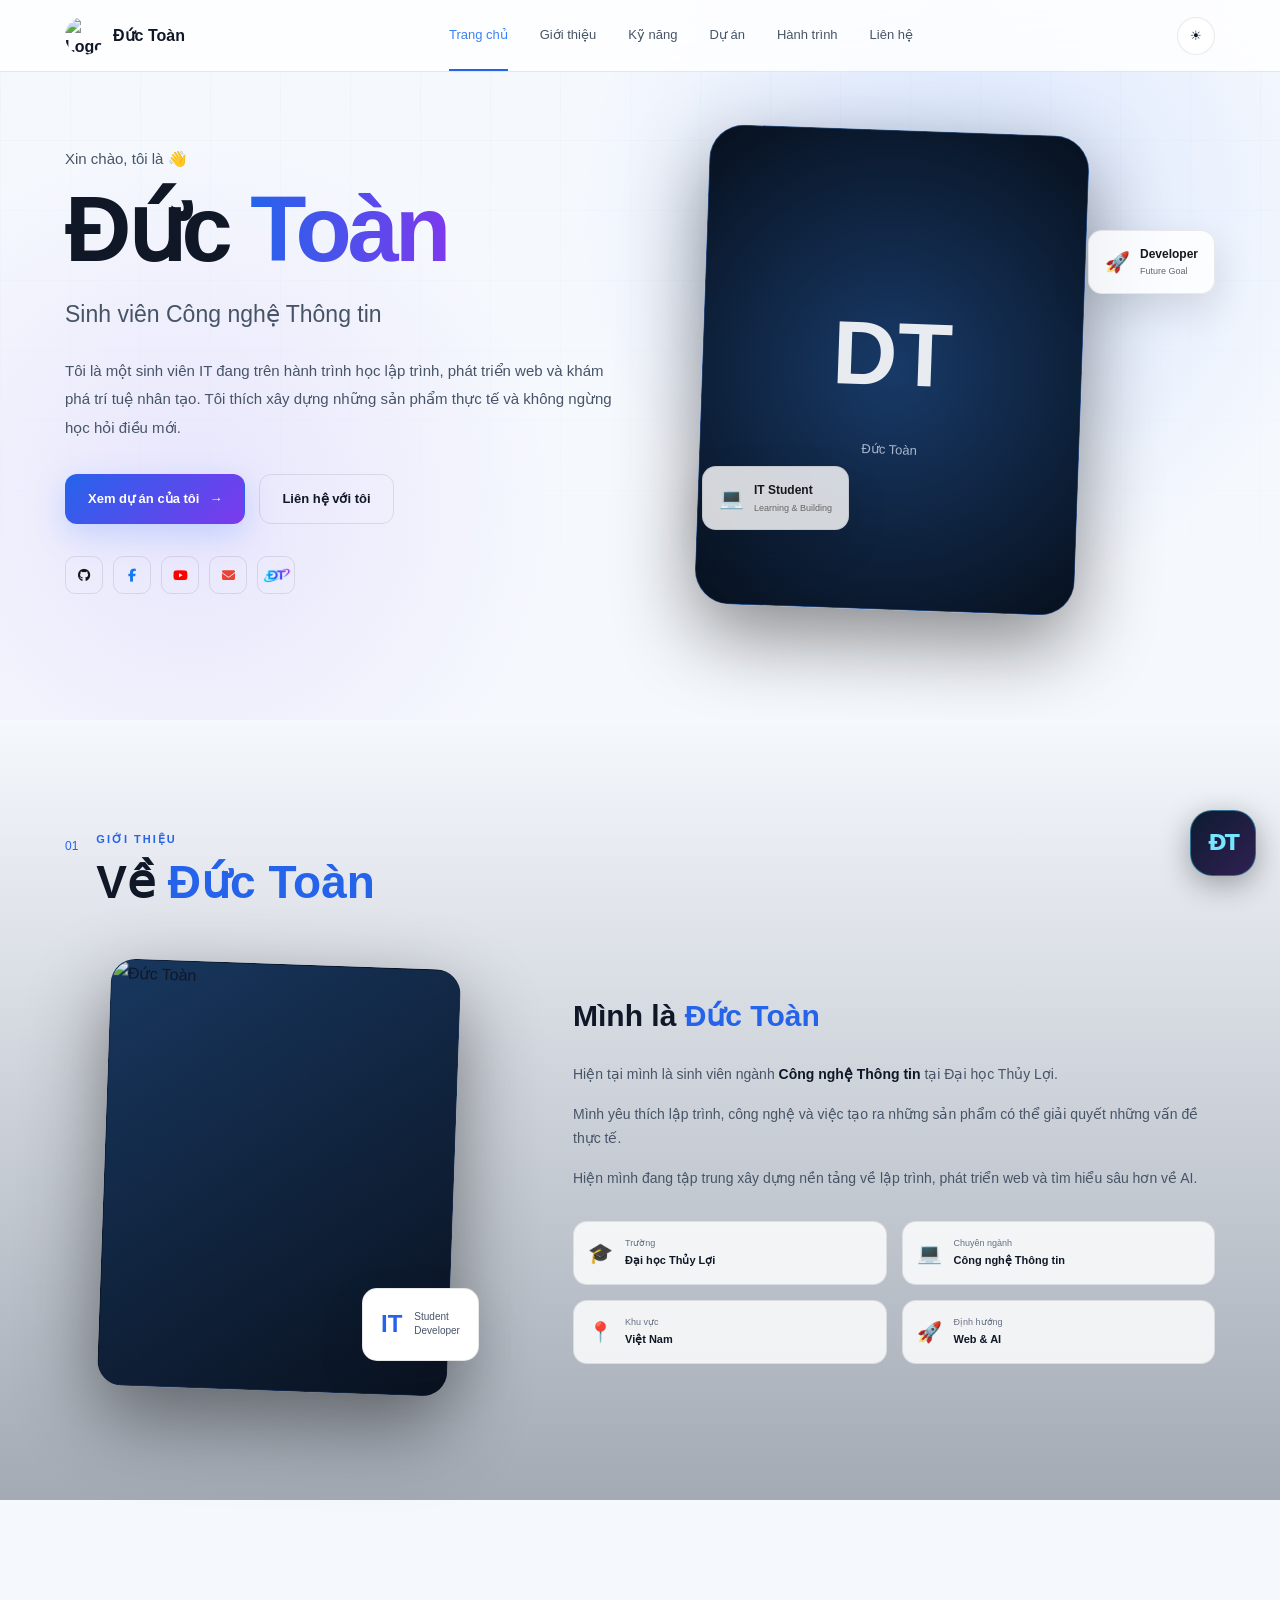
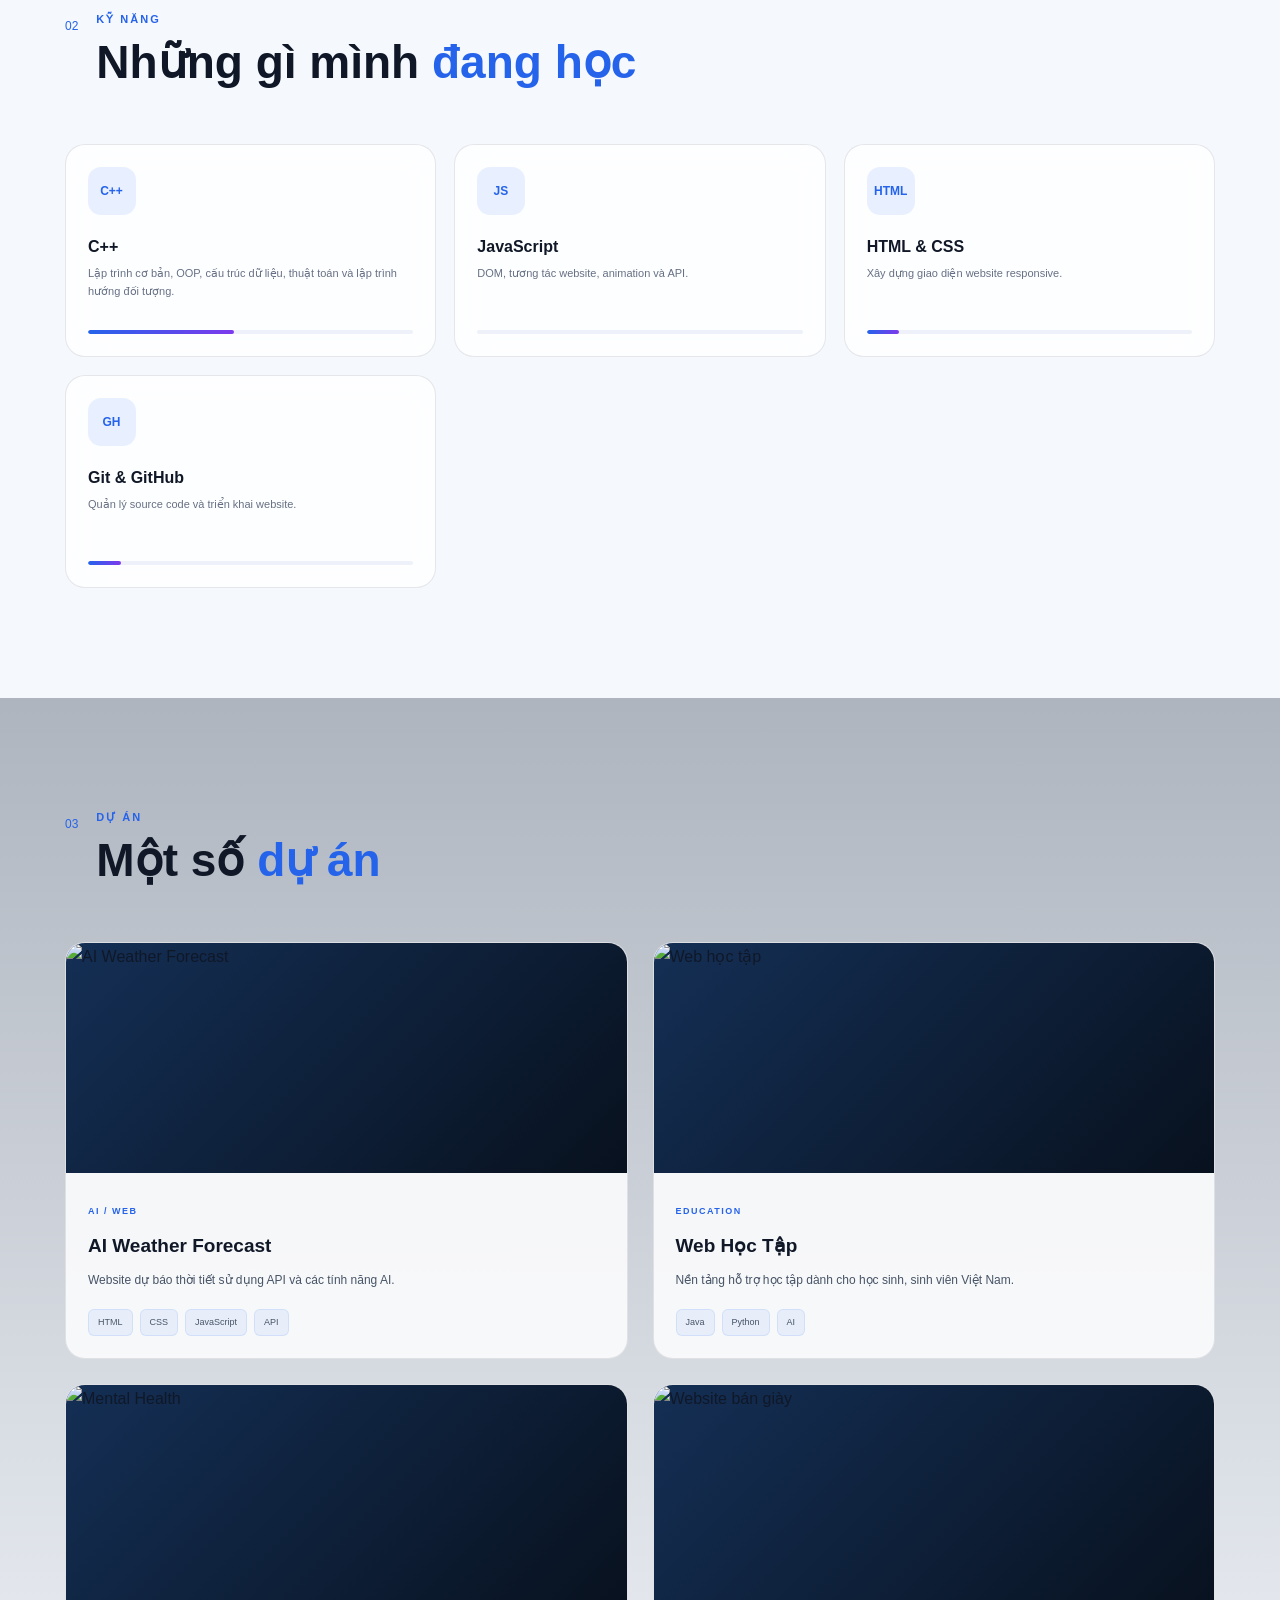
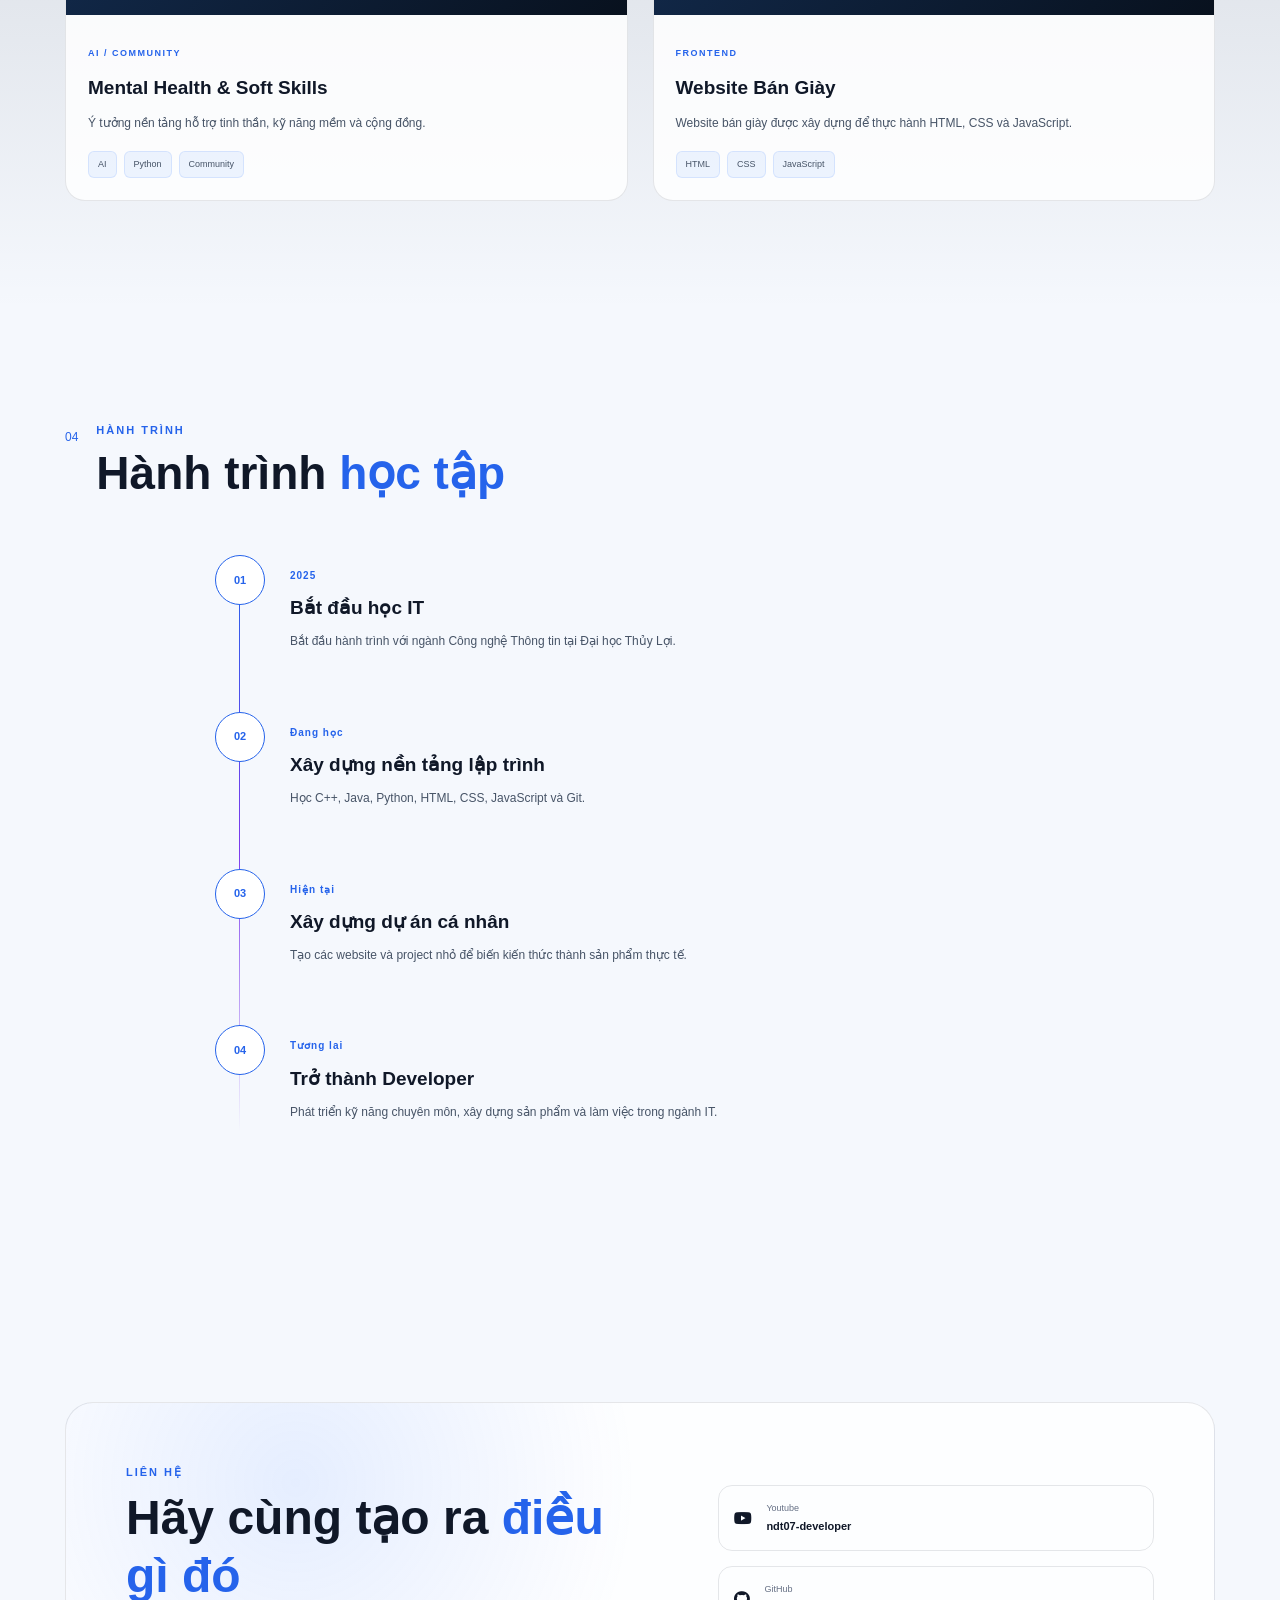
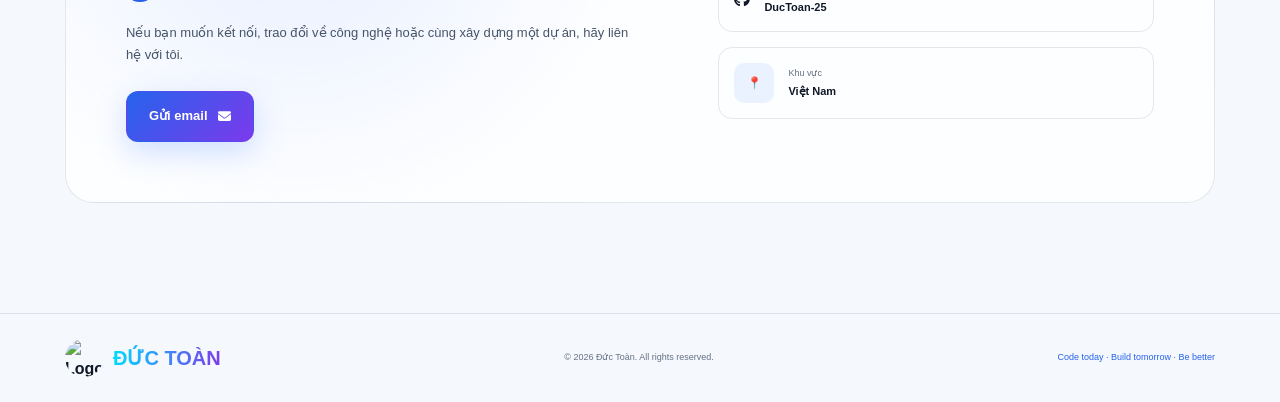
==== commit e06a3de8: "update chatbot1" ====
--- a/index.html
+++ b/index.html
@@ -11,12 +11,13 @@
 
     <title>Đức Toàn</title>
 
-    <link rel="icon" type="image/png" href="image/logo1.png">
+    <link rel="icon" type="image/png" href="image/logo.png">
 
     <link rel="stylesheet" href="css/main.css">
     <link rel="stylesheet" href="css/responsive.css">
     <link rel="stylesheet" href="css/components.css">
     <link rel="stylesheet" href="css/status.css">
+    <link rel="stylesheet" href="css/chatbot1.css">
 
     <link rel="stylesheet"
       href="https://cdnjs.cloudflare.com/ajax/libs/font-awesome/6.5.2/css/all.min.css">
@@ -158,6 +159,10 @@
 
                 <a href="../view/email.html" aria-label="Email">
                     <i class="fa-solid fa-envelope"></i>
+                </a>
+
+                <a href="yeu/love.html" aria-label="love">
+                    <i class="fa-solid" ><img src="image/logo.png"></i>
                 </a>
 
             </div>
@@ -873,5 +878,161 @@
 
 <script src="js/main-obfuscated.js"></script>
 
+
+<!-- =====================================================
+     ĐT AI ASSISTANT V2
+     MYWEB - ĐỨC TOÀN
+===================================================== -->
+
+<div class="dt-chatbot" id="dtChatbot">
+
+    <!-- ================= MASCOT ================= -->
+
+    <button
+        class="dt-mascot"
+        id="dtMascot"
+        type="button"
+        aria-label="Mở trợ lý ĐT AI"
+        aria-controls="dtChatPanel"
+        aria-expanded="false"
+    >
+        <span class="dt-mascot-face">
+            <span class="dt-mascot-logo">ĐT</span>
+        </span>
+    </button>
+
+
+    <!-- ================= CHAT WINDOW ================= -->
+
+    <section
+        class="dt-chat-window"
+        id="dtChatPanel"
+        aria-label="ĐT AI Assistant"
+        aria-hidden="true"
+    >
+
+        <!-- HEADER -->
+
+        <header class="dt-chat-header">
+
+            <div class="dt-chat-title">
+
+                <div class="dt-chat-avatar">
+                    ĐT
+                </div>
+
+                <div class="dt-chat-name">
+
+                    <strong>
+                        ĐT AI Assistant
+                    </strong>
+
+                    <span class="dt-chat-status">
+                        <span class="dt-status-dot"></span>
+                        Trợ lý thông tin MYWEB
+                    </span>
+
+                </div>
+
+            </div>
+
+
+            <!-- HEADER ACTIONS -->
+
+            <div class="dt-chat-actions">
+
+                <button
+                    id="dtClear"
+                    type="button"
+                    aria-label="Xóa hội thoại"
+                    title="Làm mới hội thoại"
+                >
+                    ↺
+                </button>
+
+                <button
+                    class="dt-chat-close"
+                    id="dtChatClose"
+                    type="button"
+                    aria-label="Đóng chatbot"
+                    title="Đóng chatbot"
+                >
+                    ×
+                </button>
+
+            </div>
+
+        </header>
+
+
+        <!-- ================= MESSAGES ================= -->
+
+        <div
+            class="dt-chat-messages"
+            id="dtChatMessages"
+            role="log"
+            aria-live="polite"
+            aria-relevant="additions text"
+        >
+            <!--
+                Tin nhắn chào mừng và hội thoại
+                được chatbot.js khởi tạo tự động.
+            -->
+        </div>
+
+
+        <!-- ================= QUICK QUESTIONS ================= -->
+
+        <div
+            class="dt-quick-actions"
+            id="dtSuggestions"
+            aria-label="Câu hỏi gợi ý"
+        >
+            <!--
+                JavaScript tự tạo câu hỏi gợi ý
+                dựa trên nội dung hội thoại.
+            -->
+        </div>
+
+
+        <!-- ================= CHAT INPUT ================= -->
+
+        <form
+            class="dt-chat-input-area"
+            id="dtChatForm"
+        >
+
+            <input
+                type="text"
+                class="dt-chat-input"
+                id="dtChatInput"
+                placeholder="Hỏi ĐT AI..."
+                aria-label="Nhập câu hỏi"
+                autocomplete="off"
+                maxlength="500"
+            >
+
+            <button
+                class="dt-chat-send"
+                type="submit"
+                aria-label="Gửi tin nhắn"
+                title="Gửi tin nhắn"
+            >
+                ➤
+            </button>
+
+        </form>
+
+    </section>
+
+</div>
+
+<!-- =====================================================
+     END ĐT AI ASSISTANT
+===================================================== -->
+
+<script src="js/chatbot1.js"></script>
+
+
 </body>
 </html>
--- a/css/components.css
+++ b/css/components.css
@@ -1,5 +1,5 @@
 /* ================= HERO ================= */
-.hero {
+.hero {item
     min-height: 100vh;
     display: flex;
     align-items: center;
--- a/css/chatbot1.css
+++ b/css/chatbot1.css
@@ -0,0 +1,28 @@
+/* DT AI v2: scoped to avoid conflicts with MYWEB */
+.dt-chatbot{--dt-bg:#0d1b30;--dt-text:#f4f7ff;--dt-border:rgba(120,160,220,.2);position:fixed;right:24px;bottom:24px;z-index:9999;font-family:"Be Vietnam Pro",system-ui,sans-serif;color:var(--dt-text)}
+.dt-chatbot button,.dt-chatbot input{font:inherit}
+.dt-mascot{height:66px;width:66px;border-radius:22px;border:1px solid #42cfe777;background:linear-gradient(135deg,#0d1b30,#302052);color:#76e6ff;cursor:pointer;box-shadow:0 8px 30px #0005;animation:dt-float 3s ease-in-out infinite}
+.dt-mascot-face{font-size:22px;font-weight:900;letter-spacing:-2px}.dt-mascot:hover{box-shadow:0 0 24px #42cfe777}
+@keyframes dt-float{50%{translate:0 -6px}}
+.dt-chat-window{position:absolute;bottom:82px;right:0;width:min(380px,calc(100vw - 32px));height:min(550px,calc(100dvh - 110px));display:flex;flex-direction:column;background:var(--dt-bg);color:var(--dt-text);border:1px solid var(--dt-border);border-radius:20px;overflow:hidden;box-shadow:0 24px 65px #0007;opacity:0;visibility:hidden;transform:translateY(12px) scale(.97);transition:.22s ease;pointer-events:none}
+.dt-chatbot.active .dt-chat-window{opacity:1;visibility:visible;transform:none;pointer-events:auto}
+.dt-chat-header{padding:14px;display:flex;align-items:center;justify-content:space-between;background:linear-gradient(110deg,#1a3751,#302052);border-bottom:1px solid var(--dt-border)}
+.dt-chat-title{display:flex;gap:10px;align-items:center}.dt-chat-avatar{width:38px;height:38px;display:grid;place-items:center;border-radius:12px;background:#48d7e722;color:#83efff;font-weight:800}
+.dt-chat-name{display:grid;gap:3px}.dt-chat-name strong{font-size:14px}.dt-chat-status{font-size:11px;color:#a8e8d3}.dt-chat-actions{display:flex;gap:5px}
+.dt-chat-actions button{border:0;border-radius:9px;background:#ffffff13;color:inherit;cursor:pointer;padding:7px 10px}
+.dt-chat-messages{flex:1;min-height:0;overflow:auto;padding:15px;display:flex;flex-direction:column;gap:12px;scrollbar-width:thin}
+.dt-message{max-width:85%;align-self:flex-start;padding:11px 13px;white-space:pre-line;overflow-wrap:anywhere;font-size:12px;line-height:1.65;background:#ffffff0b;border:1px solid var(--dt-border);border-radius:15px 15px 15px 4px}
+.dt-message.user{align-self:flex-end;background:linear-gradient(130deg,#077b9680,#6535b580);border-radius:15px 15px 4px 15px}.dt-thinking{opacity:.65;font-style:italic}
+.dt-quick-actions{display:flex;gap:7px;padding:10px;overflow:auto;scrollbar-width:thin;border-top:1px solid var(--dt-border)}
+.dt-quick-btn{flex-shrink:0;border:1px solid var(--dt-border);background:#ffffff0b;color:inherit;border-radius:12px;padding:8px 10px;font-size:11px;cursor:pointer}
+.dt-quick-btn:hover{border-color:#42cfe7}
+.dt-chat-input-area{display:flex;gap:8px;padding:10px;border-top:1px solid var(--dt-border)}
+.dt-chat-input{min-width:0;flex:1;background:#ffffff0a;color:inherit;border:1px solid var(--dt-border);border-radius:11px;padding:11px;font-size:12px;outline:0}
+.dt-chat-input:focus{border-color:#42cfe7}.dt-chat-send{border:0;border-radius:11px;background:linear-gradient(120deg,#078ba7,#7541d4);color:white;padding:0 15px;cursor:pointer}
+body.light .dt-chatbot,body.light-mode .dt-chatbot,[data-theme="light"] .dt-chatbot{--dt-bg:#fff;--dt-text:#172033;--dt-border:#d9e3ee}
+body.light .dt-chat-header,body.light-mode .dt-chat-header,[data-theme="light"] .dt-chat-header{background:linear-gradient(110deg,#e6f7fa,#f1eafd)}
+body.light .dt-chat-input,body.light-mode .dt-chat-input,[data-theme="light"] .dt-chat-input{background:#f5f8fd}
+body.light .dt-message,body.light-mode .dt-message,[data-theme="light"] .dt-message{background:#f1f5fa}
+body.light .dt-message.user,body.light-mode .dt-message.user,[data-theme="light"] .dt-message.user{background:#dce8ff}
+@media(max-width:600px){.dt-chatbot{right:16px;bottom:16px}.dt-chat-window{height:min(550px,calc(100dvh - 100px))}}
+@media(prefers-reduced-motion:reduce){.dt-mascot{animation:none}.dt-chat-window{transition:none}}
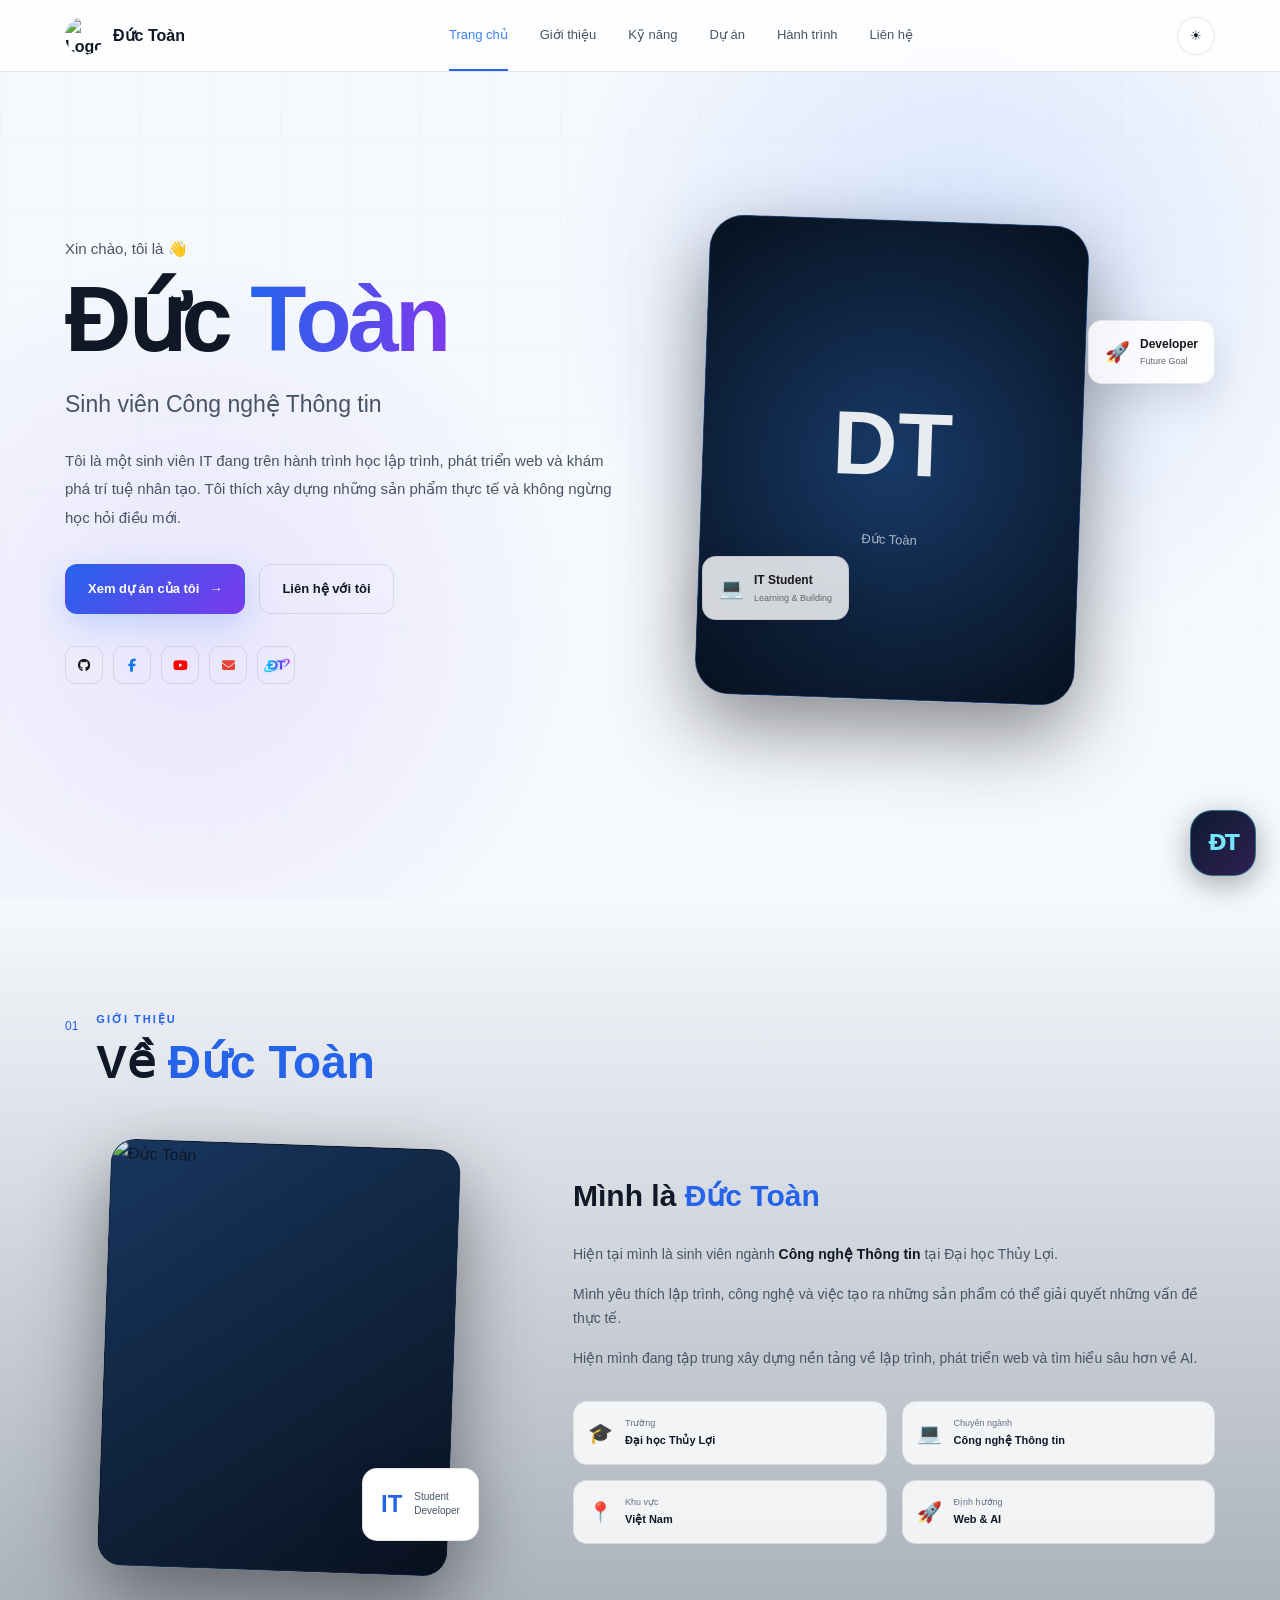
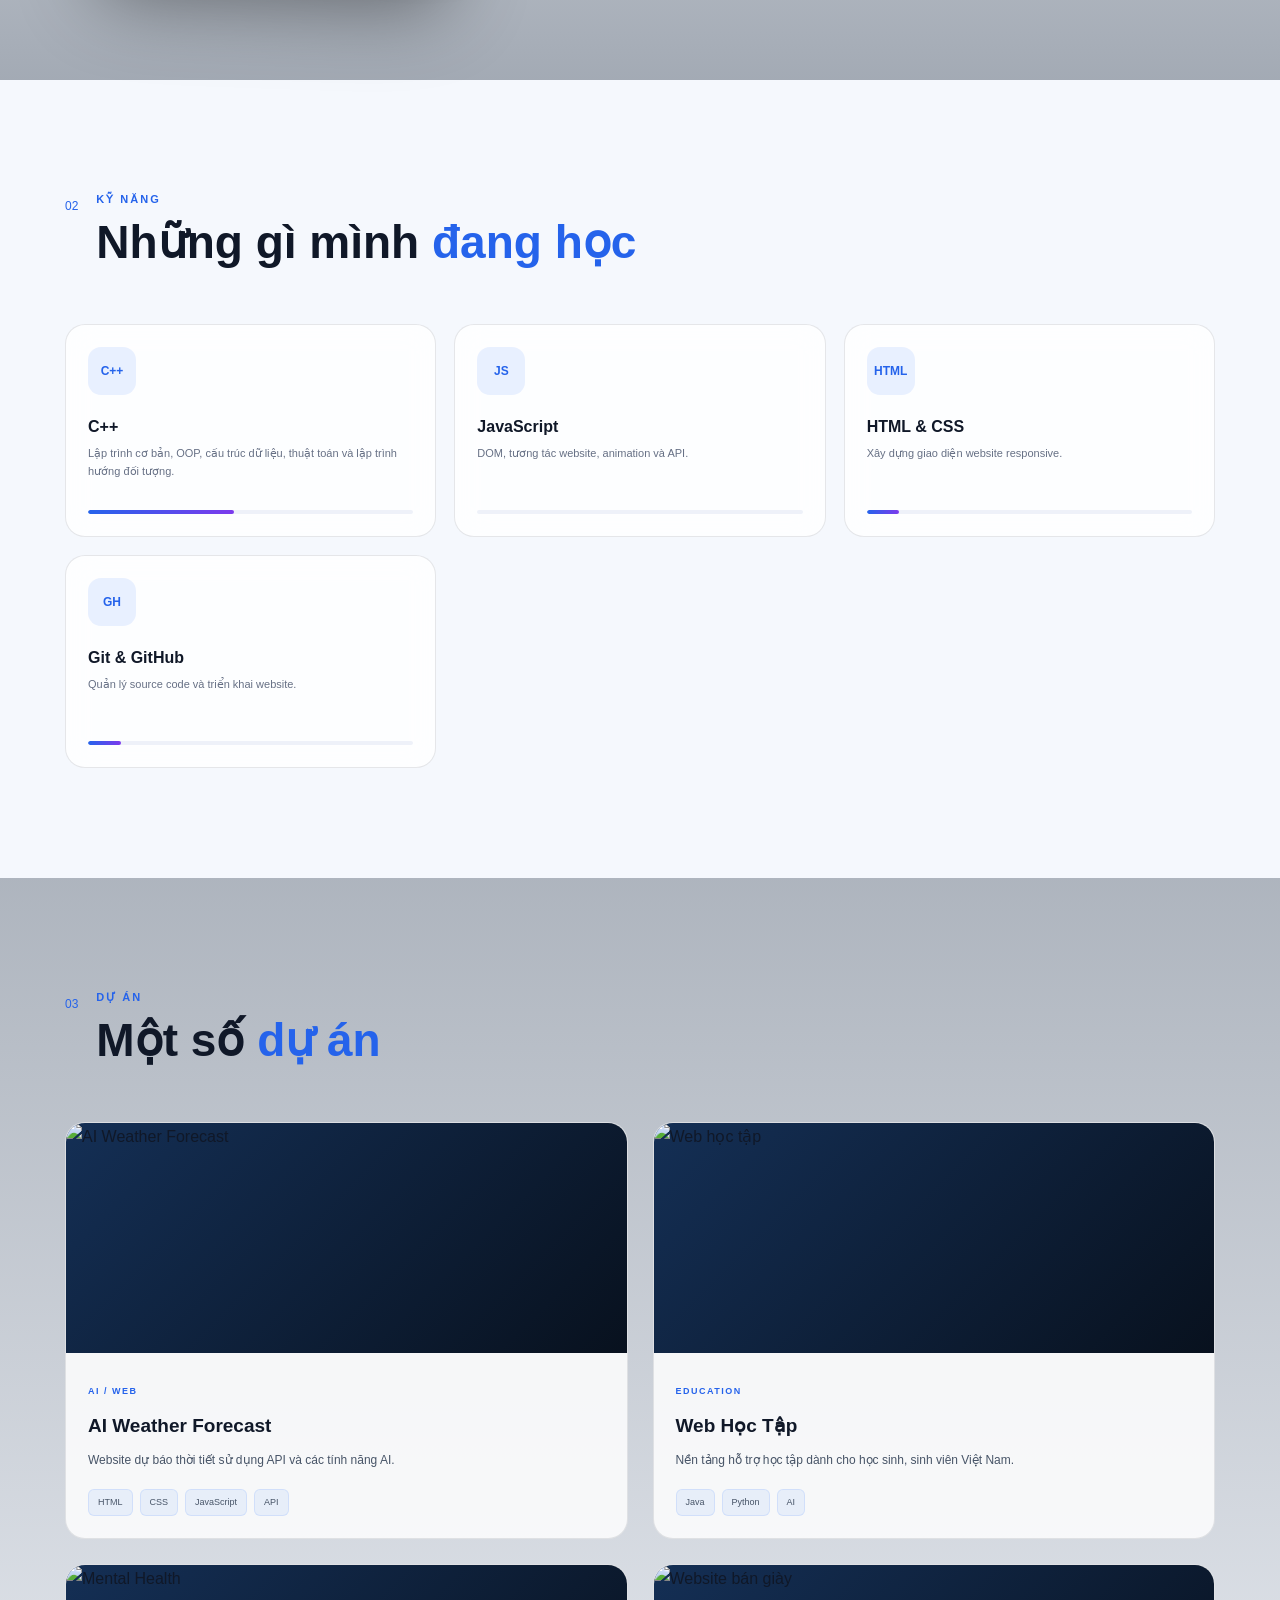
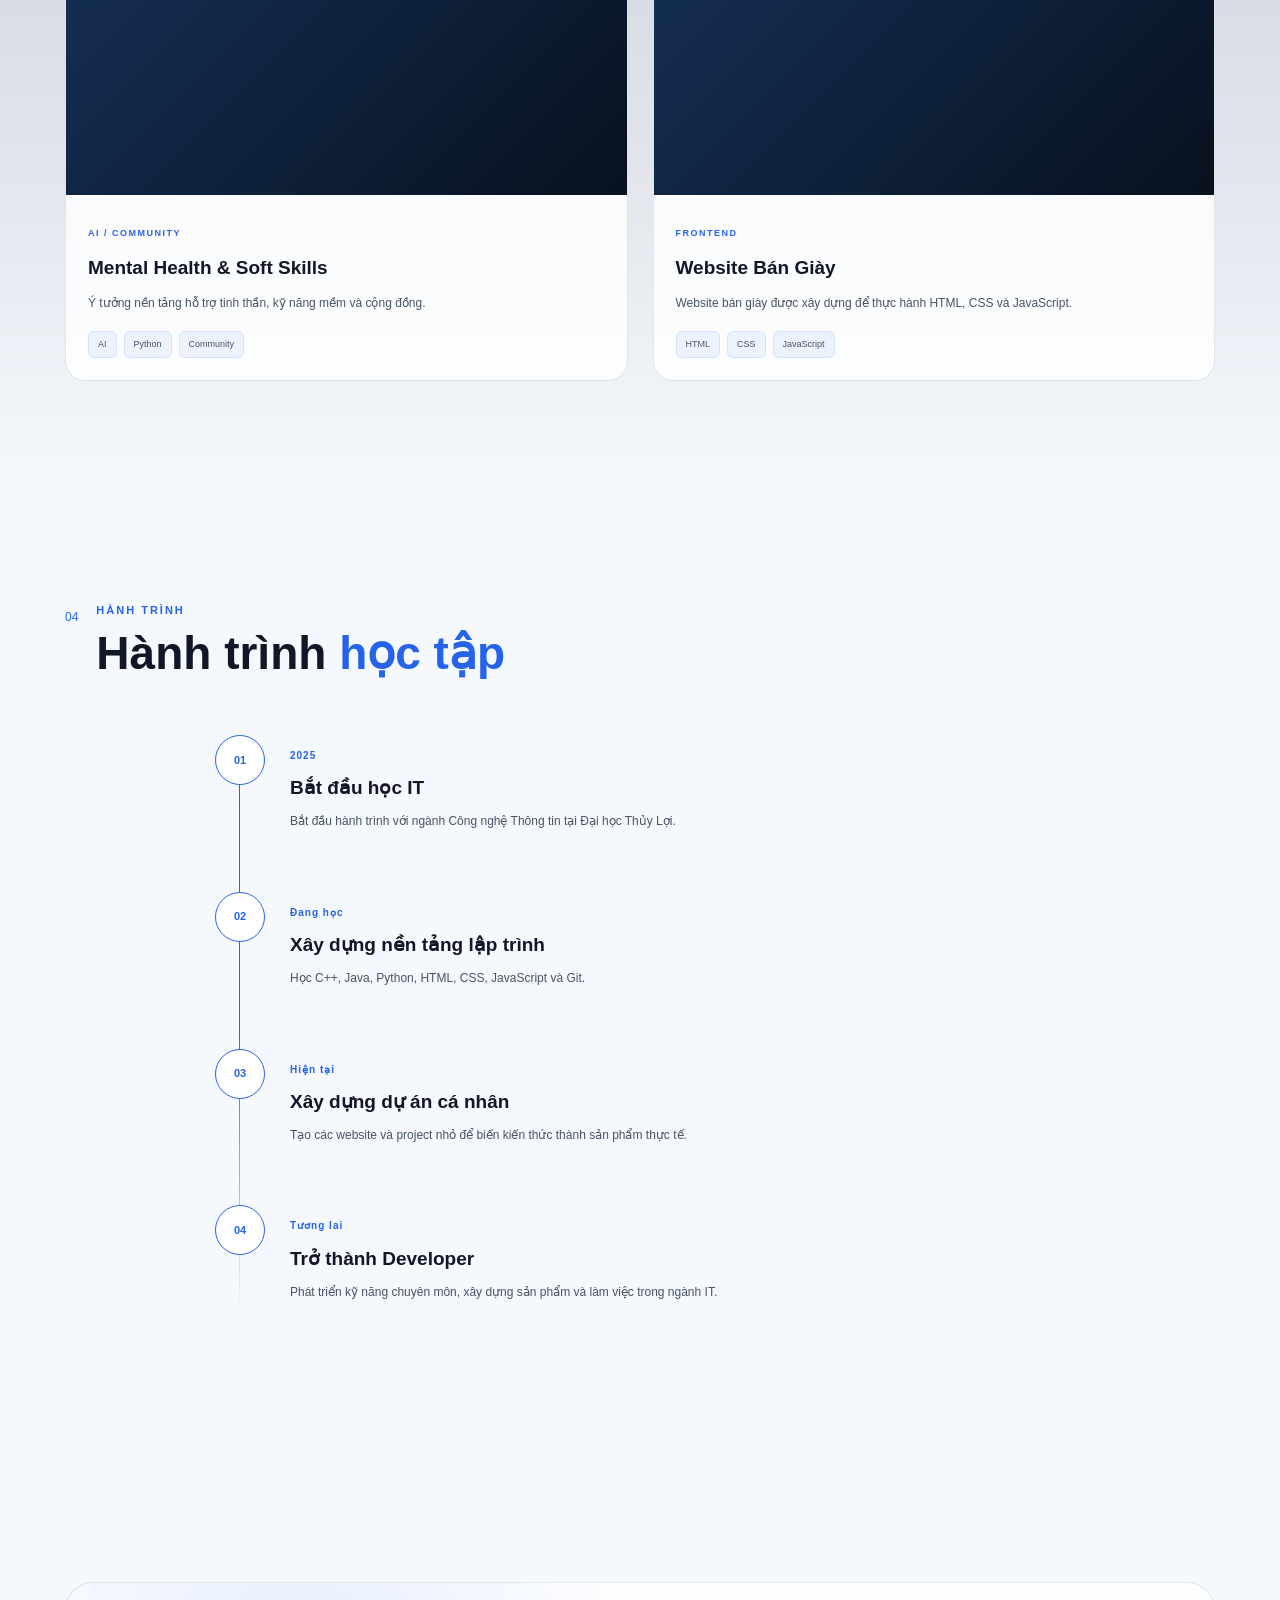
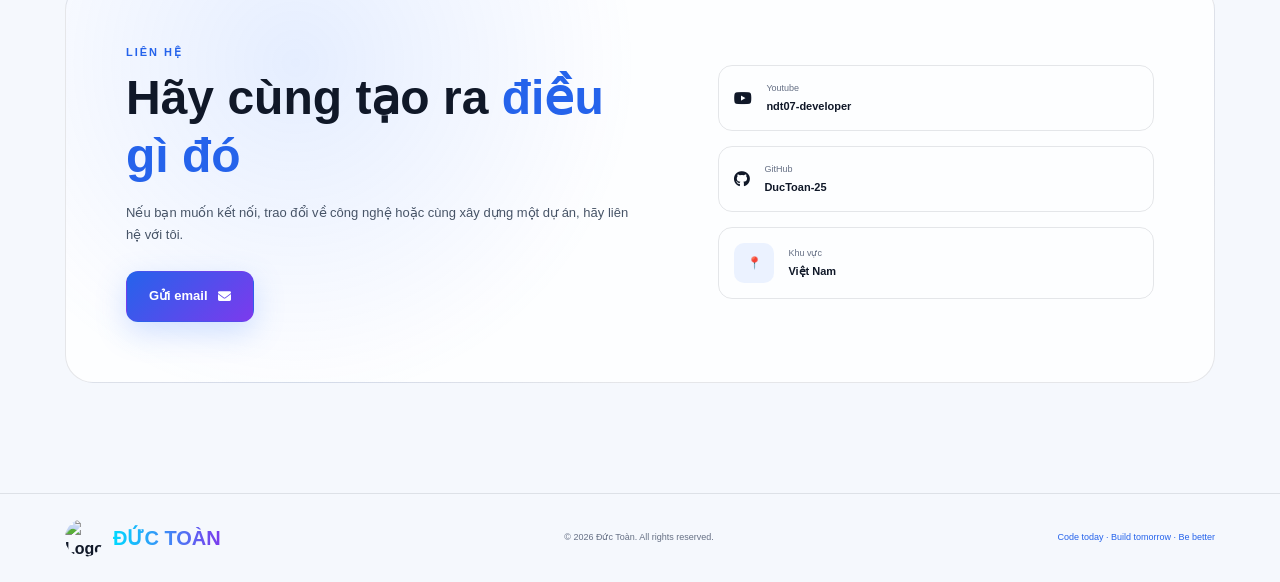
==== commit 33a5e880: "sửa lại code" ====
--- a/index.html
+++ b/index.html
@@ -14,10 +14,10 @@
     <link rel="icon" type="image/png" href="image/logo.png">
 
     <link rel="stylesheet" href="css/main.css">
-    <link rel="stylesheet" href="css/responsive.css">
     <link rel="stylesheet" href="css/components.css">
     <link rel="stylesheet" href="css/status.css">
     <link rel="stylesheet" href="css/chatbot1.css">
+    <link rel="stylesheet" href="css/responsive.css">
 
     <link rel="stylesheet"
       href="https://cdnjs.cloudflare.com/ajax/libs/font-awesome/6.5.2/css/all.min.css">
@@ -80,7 +80,7 @@
 
             <button class="menu-toggle"
                     id="menuToggle"
-                    aria-label="Mở menu">
+                    aria-label="Menu điều hướng" aria-expanded="false" aria-controls="navbar">
 
                 ☰
 
@@ -143,21 +143,21 @@
             <div class="social-links">
 
                 <a href="https://github.com/DucToan-25"
-                    target="_blank" aria-label="GitHub">
+                    target="_blank" rel="noopener noreferrer" aria-label="GitHub">
                     <i class="fa-brands fa-github"></i>
                 </a>
 
                 <a href="https://www.facebook.com/toan07nd?locale=vi_VN"
-                    target="_blank" aria-label="Facebook">
+                    target="_blank" rel="noopener noreferrer" aria-label="Facebook">
                     <i class="fa-brands fa-facebook-f"></i>
                 </a>
 
                 <a href="https://www.youtube.com/@ndt07-developer"
-                    target="_blank" aria-label="YouTube">
+                    target="_blank" rel="noopener noreferrer" aria-label="YouTube">
                     <i class="fa-brands fa-youtube"></i>
                 </a>
 
-                <a href="../view/email.html" aria-label="Email">
+                <a href="view/email.html" aria-label="Email">
                     <i class="fa-solid fa-envelope"></i>
                 </a>
 
@@ -776,8 +776,8 @@
 
             <div class="contact-info">
 
-                <a href="https://www.youtube.com/@nd.t07"
-                   target="_blank"
+                <a href="https://www.youtube.com/@ndt07-developer"
+                   target="_blank" rel="noopener noreferrer"
                    class="contact-item">
 
                     <i class="fa-brands fa-youtube"></i>
@@ -793,7 +793,7 @@
 
 
                 <a href="https://github.com/DucToan-25"
-                   target="_blank"
+                   target="_blank" rel="noopener noreferrer"
                    class="contact-item">
 
                     <i class="fa-brands fa-github"></i>
@@ -876,7 +876,7 @@
 </button>
 
 
-<script src="js/main-obfuscated.js"></script>
+<script src="js/main.js"></script>
 
 
 <!-- =====================================================
--- a/css/components.css
+++ b/css/components.css
@@ -1,5 +1,5 @@
 /* ================= HERO ================= */
-.hero {item
+.hero {
     min-height: 100vh;
     display: flex;
     align-items: center;
@@ -795,7 +795,7 @@
 /* ================= BACK TO TOP ================= */
 .back-to-top {
     position: fixed;
-    right: 25px;
+    right: 105px;
     bottom: 25px;
     width: 42px;
     height: 42px;
--- a/css/responsive.css
+++ b/css/responsive.css
@@ -181,3 +181,23 @@
         transform: scale(.85);
     }
 }
+
+@media (prefers-reduced-motion: reduce) {
+    html {
+        scroll-behavior: auto;
+    }
+
+    *,
+    *::before,
+    *::after {
+        animation-duration: 0.01ms !important;
+        animation-iteration-count: 1 !important;
+        transition-duration: 0.01ms !important;
+        scroll-behavior: auto !important;
+    }
+
+    .reveal {
+        opacity: 1;
+        transform: none;
+    }
+}
